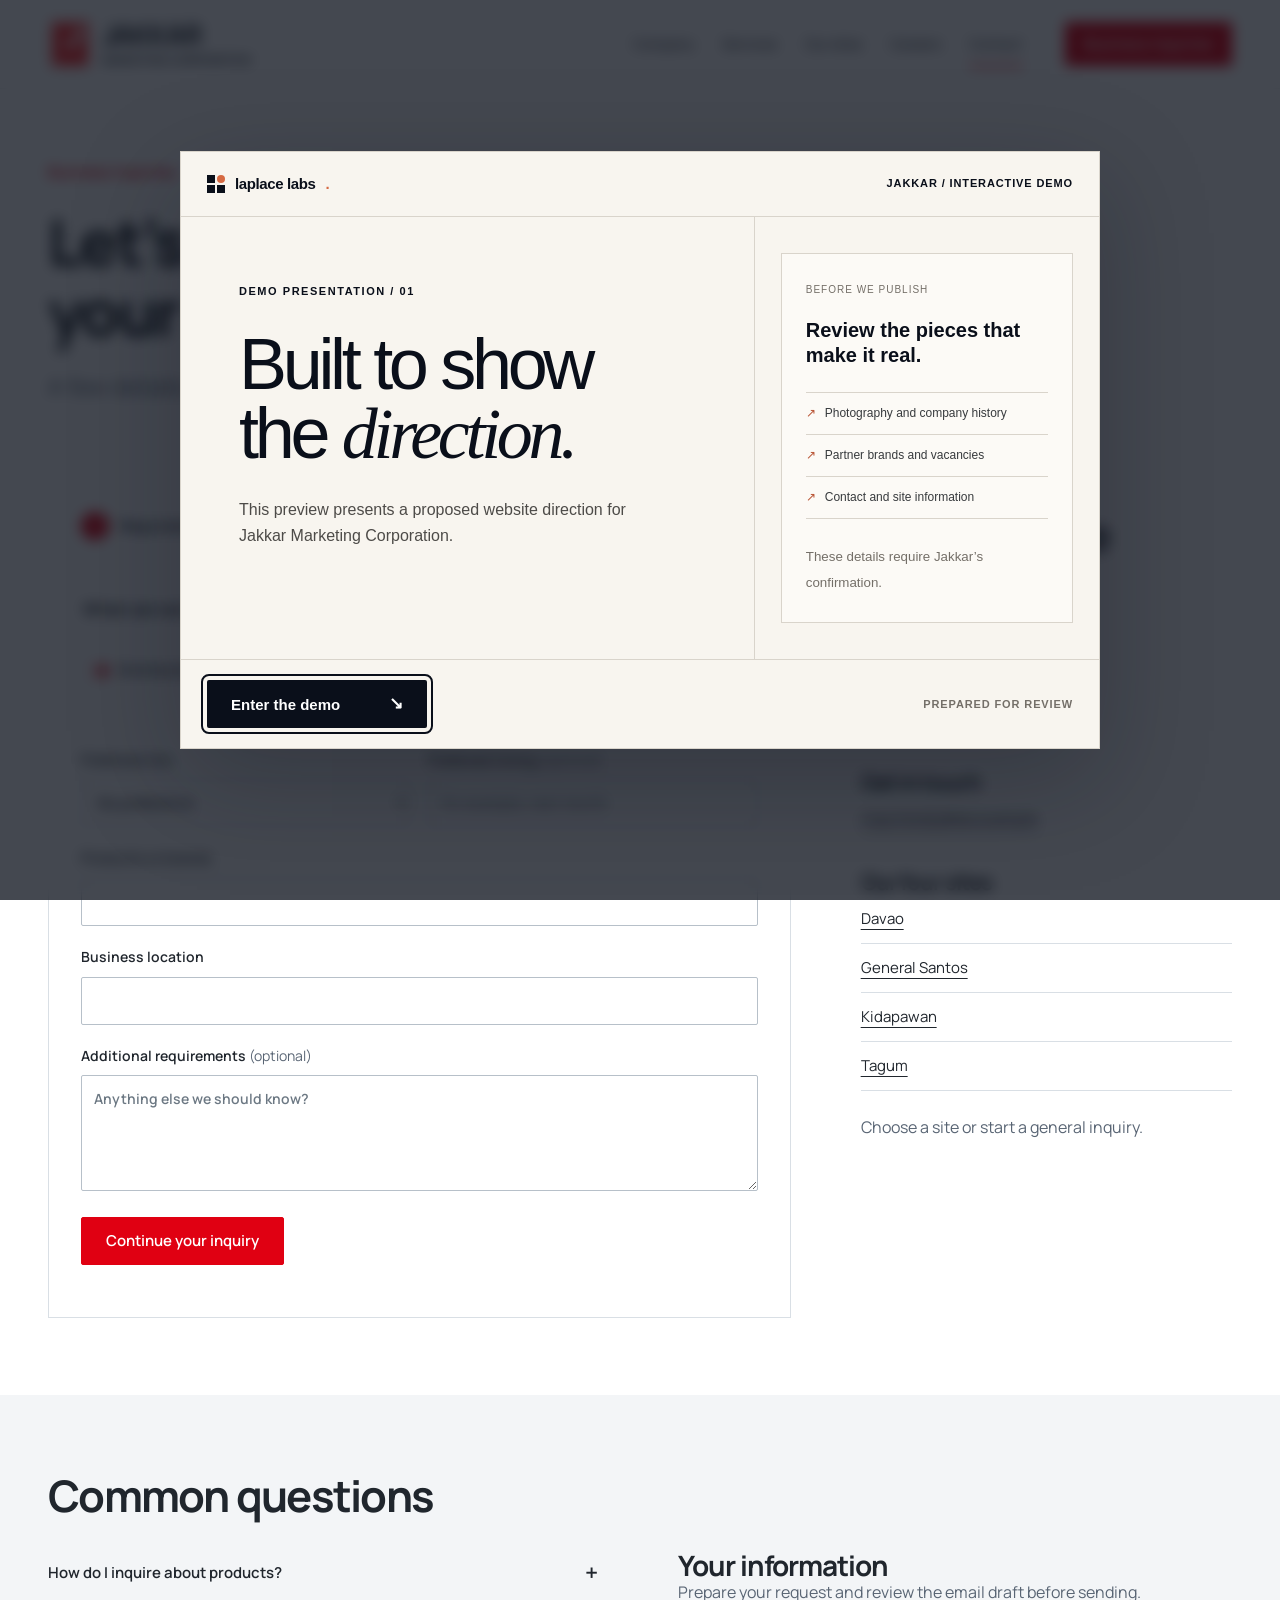
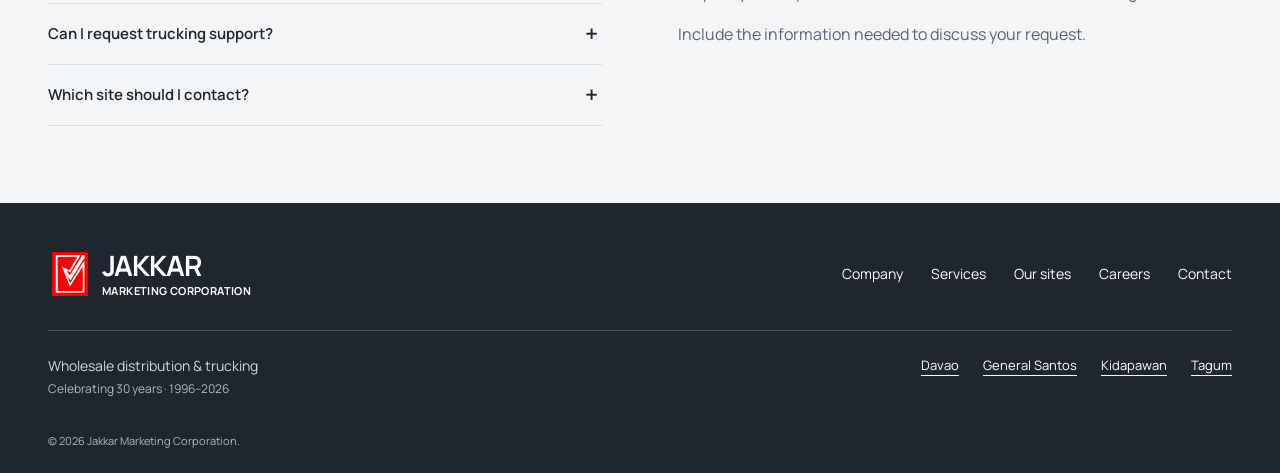
==== contact.html @ 0b67613a "first commit" ====
<!doctype html>
<html lang="en">

<head>
    <meta charset="utf-8">
    <meta name="viewport" content="width=device-width, initial-scale=1">
    <title>Let’s discuss your requirements. | Jakkar Marketing Corporation</title>
    <meta name="description"
        content="Prepare a distribution, trucking or partnership inquiry for Jakkar Marketing Corporation.">
    <meta property="og:title" content="Let’s discuss your requirements. | Jakkar">
    <meta property="og:description"
        content="Prepare a distribution, trucking or partnership inquiry for Jakkar Marketing Corporation.">
    <meta property="og:type" content="website">
    <meta name="theme-color" content="#E00012">
    <link rel="icon" href="assets/brand/jakkar-mark.svg">
    <link rel="stylesheet" href="styles.css?v=32">
    <script defer src="content/site-content.js?v=29"></script>
    <script defer src="script.js?v=32"></script>
</head>

<body data-page="contact"><a class="skip-link" href="#main">Skip to content</a>
    <header class="site-header">
        <div class="container header-inner"><a class="brand" href="index.html" aria-label="Jakkar home"><img
                    src="assets/brand/jakkar-mark.svg" alt="" width="46"
                    height="46"><span><strong>JAKKAR</strong><small>Marketing Corporation</small></span></a><button
                class="menu-toggle" aria-expanded="false" aria-controls="navigation">Menu <svg aria-hidden="true"
                    viewBox="0 0 24 24" width="20" height="20" fill="none" stroke="currentColor" stroke-width="1.5">
                    <path d="M3 6h18M3 12h18M3 18h18" />
                </svg></button>
            <nav id="navigation" aria-label="Main navigation"><a href="company.html">Company</a><a
                    href="services.html">Services</a><a href="sites.html">Our sites</a><a
                    href="careers.html">Careers</a><a href="contact.html" aria-current="page">Contact</a><a
                    class="button nav-inquiry" href="contact.html">Business inquiries</a></nav>
        </div><a class="mobile-direct-inquiry" href="contact.html">Business inquiries <span
                aria-hidden="true">→</span></a>
    </header>
    <main id="main">
        <section class="section page-hero compact-hero">
            <div class="container">
                <p class="eyebrow">Business inquiries</p>
                <h1>Let’s discuss<br>your requirements.</h1>
                <p class="lead">A few details now. A clearer conversation next.</p>
            </div>
        </section>
        <section class="section no-top">
            <div class="container contact-layout">
                <div class="form-shell">
                    <ol class="form-steps">
                        <li class="active" data-progress="1"><span>1</span> Requirements</li>
                        <li data-progress="2"><span>2</span> Contact & review</li>
                    </ol>
                    <form id="inquiry-form">
                        <div id="stage-one">
                            <fieldset>
                                <legend>What can we help you with?</legend>
                                <div class="choice-row"><label><input type="radio" name="service" value="distribution"
                                            checked> Distribution</label><label><input type="radio" name="service"
                                            value="trucking"> Trucking</label><label><input type="radio" name="service"
                                            value="partnership"> Business partnership</label></div>
                            </fieldset>
                            <div class="field-grid"><label>Preferred site<select name="site" data-site-options>
                                        <option value="">No preference</option>
                                    </select></label><label>Preferred timing <span>(optional)</span><input name="timing"
                                        type="text" placeholder="For example, next month"></label></div>
                            <div data-requirement-fields></div><label>Additional requirements
                                <span>(optional)</span><textarea name="requirements" rows="4"
                                    placeholder="Anything else we should know?"></textarea></label><button
                                class="button" type="button" id="continue-inquiry">Continue your inquiry</button>
                        </div>
                        <div id="stage-two" hidden>
                            <h2 class="form-title" tabindex="-1">Contact & review</h2>
                            <div class="field-grid"><label>Your name<input name="name" autocomplete="name"
                                        required></label><label>Business name<input name="business"
                                        autocomplete="organization" required></label><label>Email<input name="email"
                                        type="email" autocomplete="email" required></label><label>Phone
                                    <span>(optional)</span><input name="phone" type="tel" autocomplete="tel"></label>
                            </div>
                            <h3>Your requirements</h3>
                            <div class="review-summary" data-summary></div>
                            <p class="note" data-privacy></p>
                            <div class="form-actions"><button type="button" class="button secondary"
                                    id="back-inquiry">Edit requirements</button><button type="submit" class="button"
                                    id="send-inquiry">Open email draft</button></div>
                        </div>
                        <div class="form-status" role="status" aria-live="polite" data-form-status></div>
                        <div id="preview-actions" hidden><button type="button" class="button secondary"
                                id="copy-inquiry">Copy summary</button><button type="button" class="button secondary"
                                id="download-inquiry">Download summary</button>
                            <pre id="inquiry-preview"></pre>
                        </div>
                    </form>
                </div>
                <aside class="contact-aside">
                    <h2>A good place<br>to begin.</h2>
                    <p>Products or brands.<br>Cargo and locations.<br>A new business partnership.</p>
                    <div class="aside-rule"></div>
                    <h3>Get in touch</h3><a class="contact-city" data-contact-email
                        href="mailto:inquiries@jakkar.example">inquiries@jakkar.example</a>
                    <h3 style="margin-top:28px">Our four sites</h3>
                    <div data-contact-cities></div>
                    <p>Choose a site or start a general inquiry.</p>
                </aside>
            </div>
        </section>
        <section class="section pale">
            <div class="container split">
                <div>
                    <h2>Common questions</h2>
                    <div class="faqs" data-faqs></div>
                </div>
                <div>
                    <h3>Your information</h3>
                    <p data-privacy></p>
                    <p>Include the information needed to discuss your request.</p>
                </div>
            </div>
        </section>
    </main>
    <footer class="site-footer">
        <div class="container">
            <div class="footer-top"><a class="brand" href="index.html"><img src="assets/brand/jakkar-mark.svg" alt=""
                        width="46" height="46"><span><strong>JAKKAR</strong><small>Marketing
                            Corporation</small></span></a>
                <nav aria-label="Footer navigation"><a href="company.html">Company</a><a
                        href="services.html">Services</a><a href="sites.html">Our sites</a><a
                        href="careers.html">Careers</a><a href="contact.html" aria-current="page">Contact</a></nav>
            </div>
            <div class="footer-bottom">
                <p>Wholesale distribution & trucking<br><span>Celebrating 30 years · 1996–2026</span></p>
                <div data-footer-sites></div>
            </div>
            <p class="copyright">© 2026 Jakkar Marketing Corporation. <span data-preview-label></span></p>
        </div>
    </footer><noscript>
        <style>
            @media(max-width:900px) {
                .menu-toggle {
                    display: none
                }

                #navigation {
                    display: flex;
                    position: static;
                    flex-wrap: wrap;
                    padding: 12px 0;
                    width: 100%
                }

                .header-inner {
                    flex-wrap: wrap
                }

                .site-header {
                    position: relative
                }
            }
        </style>
        <p class="noscript-note">Enable JavaScript to use the selectors and prepare an inquiry. Core pages and
            navigation remain available.</p>
    </noscript>
</body>

</html>
---- styles.css ----
@font-face {
    font-family: Manrope;
    src: url("assets/fonts/manrope-variable.ttf") format("truetype");
    font-weight: 200 800;
    font-style: normal;
    font-display: swap
}

:root {
    --white: #fff;
    --pale: #f3f5f7;
    --ink: #20262d;
    --slate: #596574;
    --red: #e00012;
    --rule: #d9dfe5;
    --space: 8px;
    --max: 1200px;
    --gutter: clamp(20px, 4vw, 48px)
}

* {
    box-sizing: border-box
}

html {
    scroll-behavior: smooth;
    scroll-padding-top: 100px
}

body {
    margin: 0;
    color: var(--ink);
    font-family: Manrope, Arial, Helvetica, sans-serif;
    font-size: 16px;
    line-height: 1.6;
    background: white
}

h1,
h2,
h3,
p,
figure {
    margin: 0
}

h1,
h2,
h3 {
    line-height: 1.08;
    letter-spacing: -.04em
}

h1 {
    font-size: clamp(42px, 5.6vw, 76px);
    font-weight: 750
}

h2 {
    font-size: clamp(30px, 3.4vw, 44px)
}

h3 {
    font-size: clamp(23px, 2.3vw, 28px)
}

p {
    color: var(--slate);
    max-width: 68ch
}

p+p {
    margin-top: 16px
}

a {
    color: inherit;
    text-decoration-thickness: 1px;
    text-underline-offset: 5px
}

a:hover {
    color: var(--red)
}

button,
input,
select,
textarea {
    font: inherit
}

button,
a,
input,
select,
textarea,
summary {
    touch-action: manipulation
}

button {
    cursor: pointer
}

button:disabled {
    cursor: wait;
    opacity: .65
}

:focus-visible {
    outline: 3px solid var(--red);
    outline-offset: 4px
}

[hidden] {
    display: none !important
}

.container {
    width: min(var(--max), calc(100% - var(--gutter)*2));
    margin: auto
}

.section {
    padding: clamp(48px, 6vw, 88px) 0
}

.compact {
    padding: 40px 0
}

.no-top {
    padding-top: 0
}

.pale {
    background: var(--pale)
}

.split {
    display: grid;
    grid-template-columns: 1fr 1fr;
    gap: clamp(32px, 6vw, 88px);
    align-items: center
}

.section-head {
    display: flex;
    align-items: center;
    justify-content: space-between;
    gap: 24px;
    margin-bottom: 32px
}

.small-heading {
    font-size: 15px;
    letter-spacing: .025em;
    text-transform: uppercase;
    font-weight: 700
}

.eyebrow {
    font-size: 14px;
    font-weight: 700;
    margin-bottom: 24px;
    color: var(--red)
}

.lead {
    font-size: clamp(19px, 2vw, 23px);
    line-height: 1.45;
    margin: 24px 0 28px;
    max-width: 45ch
}

.note {
    font-size: 13px;
    line-height: 1.5;
    color: var(--slate)
}

.button {
    display: inline-flex;
    align-items: center;
    justify-content: center;
    min-height: 48px;
    padding: 12px 24px;
    background: var(--red);
    color: white;
    border: 1px solid var(--red);
    border-radius: 2px;
    font-size: 15px;
    font-weight: 600;
    text-decoration: none;
    line-height: 1.3;
    transition: background .2s
}

.button:hover {
    background: #b9000e;
    border-color: #b9000e;
    color: white
}

.button.secondary {
    color: var(--ink);
    background: white;
    border-color: var(--rule)
}

.button.secondary:hover {
    border-color: var(--ink)
}

.text-link {
    display: inline-block;
    margin-top: 10px
}

.skip-link {
    position: absolute;
    left: 20px;
    top: -80px;
    z-index: 10;
    background: var(--ink);
    color: white;
    padding: 12px
}

.skip-link:focus {
    top: 8px
}

.site-header {
    background: rgba(255, 255, 255, .98);
    position: sticky;
    top: 0;
    z-index: 20;
    border-bottom: 1px solid #edf0f2
}

.header-inner {
    display: flex;
    justify-content: space-between;
    align-items: center;
    min-height: 88px;
    gap: 30px
}

.brand {
    display: flex;
    align-items: center;
    gap: 10px;
    text-decoration: none;
    flex-shrink: 0
}

.brand img {
    width: 44px;
    height: 44px;
    object-fit: contain
}

.brand strong {
    display: block;
    font-size: 28px;
    letter-spacing: -1px;
    line-height: 1
}

.brand small {
    display: block;
    font-size: 11px;
    text-transform: uppercase;
    font-weight: 700;
    letter-spacing: .15px;
    margin-top: 4px
}

.site-header nav {
    display: flex;
    align-items: center;
    gap: 28px
}

.site-header nav>a:not(.button) {
    font-size: 14px;
    text-decoration: none;
    padding: 12px 0
}

.site-header nav a[aria-current] {
    box-shadow: inset 0 -2px var(--red)
}

.nav-inquiry {
    margin-left: 14px;
    min-height: 44px;
    padding: 10px 18px
}

.menu-toggle {
    display: none;
    border: 1px solid var(--rule);
    background: white;
    padding: 10px 14px;
    min-height: 44px
}

.prototype-note {
    font-size: 12px;
    text-align: center;
    padding: 7px 20px;
    background: var(--pale);
    color: var(--slate)
}

.home-hero {
    position: relative;
    min-height: 600px;
    overflow: hidden
}

.hero-image {
    position: absolute;
    inset: 0;
    margin: 0
}

.hero-image img {
    width: 100%;
    height: 100%;
    object-fit: cover;
    object-position: center
}

.hero-image::after {
    content: '';
    position: absolute;
    inset: 0;
    background: linear-gradient(90deg, #fff 0%, rgba(255, 255, 255, .98) 22%, rgba(255, 255, 255, .78) 42%, transparent 67%)
}

.hero-image figcaption {
    z-index: 2;
    right: 20px;
    left: auto
}

.hero-copy {
    position: relative;
    z-index: 1;
    padding-top: 76px;
    padding-bottom: 65px;
    pointer-events: none
}

.hero-copy>* {
    pointer-events: auto
}

.hero-copy h1 {
    max-width: 650px
}

.anniversary {
    font-size: 14px;
    font-weight: 700;
    letter-spacing: 1px;
    color: var(--red);
    margin-bottom: 24px
}

.anniversary span {
    color: var(--slate)
}

.city-line {
    font-size: 13px;
    margin-top: 24px
}

.photo,
.gallery figure,
.story-grid>figure,
.split>figure {
    position: relative;
    overflow: hidden;
    background: #e6eaed
}

.photo img,
figure[data-photo] img {
    display: block;
    width: 100%;
    height: 100%;
    object-fit: cover
}

figure[data-photo]:not(.hero-image) {
    min-height: 260px;
    aspect-ratio: 4/3
}

figcaption {
    position: absolute;
    left: 12px;
    bottom: 12px;
    padding: 4px 8px;
    font-size: 11px;
    background: rgba(255, 255, 255, .9);
    color: var(--slate);
    line-height: 1.4
}

.brand-rail {
    display: flex;
    overflow-x: auto;
    gap: 0;
    scrollbar-width: none;
    scroll-snap-type: x mandatory;
    overscroll-behavior-x: contain;
    margin: 0 -8px
}

.brand-rail::-webkit-scrollbar {
    display: none
}

.brand-item {
    flex: 0 0 25%;
    min-width: 190px;
    display: flex;
    align-items: center;
    justify-content: center;
    height: 90px;
    border-right: 1px solid var(--rule);
    font-size: 25px;
    font-weight: 700;
    letter-spacing: 2px;
    scroll-snap-align: start
}

.brand-item:nth-child(3n) {
    font-family: Georgia, serif;
    font-weight: 400
}

.brand-item img {
    max-width: 140px;
    max-height: 58px;
    object-fit: contain
}

.rail-controls {
    display: flex;
    gap: 8px
}

.rail-controls button {
    background: var(--pale);
    border: 0;
    min-width: 44px;
    min-height: 44px;
    border-radius: 22px;
    color: var(--ink);
    font-size: 14px
}

.category-row {
    display: flex;
    gap: 24px;
    margin: 24px 0 8px;
    flex-wrap: wrap
}

.category-row span+span {
    border-left: 1px solid var(--rule);
    padding-left: 24px
}

.service-columns {
    display: grid;
    grid-template-columns: 1fr 1fr;
    gap: 48px
}

.service-card+.service-card {
    border-left: 1px solid var(--rule);
    padding-left: 48px
}

.service-card p {
    margin: 14px 0 20px;
    font-size: 18px;
    max-width: 35ch
}

.service-card h3 {
    font-size: 38px
}

.audience-row {
    display: flex;
    gap: 32px;
    align-items: center;
    flex-wrap: wrap;
    border-top: 1px solid var(--rule);
    margin-top: 36px;
    padding-top: 24px
}

.audience-row .audience {
    font-size: 17px;
    display: flex;
    align-items: center;
    gap: 12px
}

.audience-row .audience:before {
    content: '◇';
    font-size: 28px;
    color: var(--slate)
}

.audience-row .note {
    flex-basis: 100%
}

.process {
    padding: 0;
    margin: 0;
    display: grid;
    grid-template-columns: repeat(4, 1fr);
    gap: 28px;
    list-style: none;
    counter-reset: process
}

.process li {
    position: relative;
    counter-increment: process
}

.process li:before {
    content: '0' counter(process);
    color: var(--red);
    font-weight: 700;
    display: block;
    margin-bottom: 12px
}

.process li:after {
    content: '';
    position: absolute;
    top: 12px;
    left: 40px;
    right: 0;
    height: 1px;
    background: var(--rule)
}

.process h3 {
    font-size: 24px;
    margin-bottom: 12px
}

.process p {
    font-size: 15px
}

.story-section {
    padding: 0;
    background: var(--pale)
}

.story-grid {
    display: grid;
    grid-template-columns: 1.2fr 1fr;
    gap: 48px;
    align-items: center
}

.story-grid>figure {
    height: 100%;
    min-height: 440px !important;
    aspect-ratio: auto !important
}

.story-copy {
    padding: 48px 0
}

.story-copy h2 {
    font-size: 34px
}

.thirty {
    display: block;
    font-family: Georgia, serif;
    color: var(--red);
    font-size: 170px;
    font-weight: 400;
    line-height: 1.02;
    letter-spacing: -10px
}

.thirty.smaller {
    font-size: 120px
}

.mini-timeline {
    display: grid;
    grid-template-columns: 1fr 1fr;
    gap: 20px;
    margin: 10px 0 30px;
    font-size: 14px;
    color: var(--slate)
}

.mini-timeline div+div {
    border-left: 1px solid var(--rule);
    padding-left: 20px
}

.link-row {
    display: flex;
    gap: 28px
}

.tabs {
    display: flex;
    gap: 0;
    border-bottom: 1px solid var(--rule);
    margin-bottom: 28px;
    overflow-x: auto
}

.tabs button {
    border: 0;
    background: transparent;
    min-height: 52px;
    padding: 12px 24px;
    color: var(--slate);
    white-space: nowrap
}

.tabs button[aria-selected=true] {
    box-shadow: inset 0 -3px var(--red);
    color: var(--ink);
    font-weight: 700
}

.site-panel {
    display: grid;
    grid-template-columns: 1.2fr 1fr;
    gap: 48px;
    align-items: center;
    animation: panel-in .25s
}

.site-panel h3 {
    font-size: 32px;
    margin: 12px 0 18px
}

.site-panel .button {
    margin-top: 24px
}

.site-panel .site-fact {
    font-size: 14px;
    padding: 8px 0;
    border-bottom: 1px solid var(--rule)
}

.site-panel.no-image {
    grid-template-columns: 1fr 1fr
}

.city-number {
    font-size: clamp(45px, 6vw, 84px);
    font-weight: 700;
    letter-spacing: -.04em;
    padding: 40px 0;
    border-top: 3px solid var(--red)
}

.gallery {
    display: grid;
    grid-template-columns: repeat(3, 1fr);
    gap: 16px;
    margin: 28px 0
}

.gallery figure[data-photo] {
    aspect-ratio: 16/10;
    min-height: 180px
}

.text-tile {
    background: var(--ink) !important;
    padding: 28px;
    color: white;
    display: flex;
    flex-direction: column;
    justify-content: space-between;
    min-height: 180px
}

.text-tile span {
    font-size: 12px
}

.text-tile h3 {
    font-size: 30px
}

.text-tile p {
    color: #c6ced5;
    font-size: 13px
}

.career-strip {
    display: flex;
    align-items: center;
    justify-content: space-between;
    gap: 24px;
    border-top: 1px solid var(--rule);
    padding-top: 24px
}

.career-strip p {
    margin-top: 8px;
    font-size: 15px
}

.career-strip h3 {
    font-size: 24px
}

.inquiry-close {
    border-left: 1px solid var(--rule);
    padding-left: 48px
}

.inquiry-close p {
    margin: 20px 0
}

.faqs {
    margin-top: 24px
}

.faqs details {
    border-bottom: 1px solid var(--rule)
}

.faqs summary {
    cursor: pointer;
    list-style: none;
    padding: 18px 38px 18px 0;
    position: relative;
    font-size: 15px;
    font-weight: 600
}

.faqs summary:after {
    content: '+';
    position: absolute;
    right: 4px;
    font-size: 23px;
    top: 11px
}

.faqs details[open] summary:after {
    content: '−'
}

.faqs details p {
    font-size: 15px;
    padding-bottom: 20px
}

.page-hero {
    padding-top: 72px
}

.page-hero h1 {
    font-size: clamp(42px, 5vw, 68px)
}

.page-hero figure {
    min-height: 380px !important
}

.page-hero .landscape-photo {
    aspect-ratio: 4/3
}

.section-intro {
    margin-top: 20px
}

.timeline {
    display: grid;
    grid-template-columns: 1fr 1fr;
    gap: 48px;
    border-top: 1px solid var(--rule);
    padding-top: 36px
}

.timeline time {
    color: var(--red);
    font-weight: 700
}

.timeline h3 {
    margin: 14px 0
}

.archive-note {
    border-top: 1px solid var(--rule);
    padding-top: 28px;
    margin-top: 36px
}

.archive-note h3 {
    font-size: 23px;
    margin-bottom: 12px
}

.editorial-note {
    border-left: 1px solid var(--red);
    padding: 30px 0 30px 32px
}

.editorial-note p {
    margin: 18px 0
}

.closing p {
    margin-bottom: 24px
}

.service-panel {
    display: grid;
    grid-template-columns: 1fr 1fr;
    gap: 70px;
    padding: 24px 0;
    animation: panel-in .25s
}

.service-panel h2 {
    margin-bottom: 20px
}

.service-panel p {
    margin-bottom: 24px
}

.checklist {
    margin: 0;
    padding: 0;
    list-style: none;
    border-top: 1px solid var(--rule)
}

.checklist li {
    padding: 16px 0;
    border-bottom: 1px solid var(--rule)
}

.checklist li:before {
    content: '✓';
    margin-right: 12px;
    color: var(--red)
}

.directory {
    display: grid;
    grid-template-columns: 1fr 1fr;
    gap: 0 48px;
    margin-top: 32px
}

.directory article {
    border-top: 1px solid var(--rule);
    padding: 28px 0
}

.directory h3 {
    margin-bottom: 14px
}

.directory p {
    font-size: 14px;
    margin-bottom: 8px
}

.directory a {
    display: inline-block;
    margin-top: 16px;
    font-size: 15px
}

.contact-layout {
    display: grid;
    grid-template-columns: 2fr 1fr;
    gap: 70px;
    align-items: start
}

.compact-hero {
    padding-bottom: 48px
}

.form-shell {
    border: 1px solid var(--rule);
    padding: 32px
}

.form-steps {
    display: flex;
    gap: 32px;
    list-style: none;
    padding: 0 0 24px;
    margin: 0 0 32px;
    border-bottom: 1px solid var(--rule);
    font-size: 14px;
    color: var(--slate)
}

.form-steps span {
    display: inline-flex;
    width: 28px;
    height: 28px;
    border: 1px solid var(--rule);
    align-items: center;
    justify-content: center;
    border-radius: 50%;
    margin-right: 8px
}

.form-steps .active {
    color: var(--ink);
    font-weight: 700
}

.form-steps .active span {
    background: var(--red);
    color: white;
    border-color: var(--red)
}

fieldset {
    padding: 0;
    border: 0;
    margin: 0 0 24px
}

legend {
    font-weight: 700;
    margin-bottom: 14px
}

.choice-row {
    display: flex;
    gap: 8px;
    flex-wrap: wrap
}

.choice-row label {
    padding: 10px 12px;
    border: 1px solid var(--rule);
    font-size: 14px;
    display: flex;
    gap: 8px;
    align-items: center
}

.choice-row input {
    width: 16px;
    margin: 0;
    accent-color: var(--red)
}

form label {
    display: block;
    font-size: 14px;
    font-weight: 600;
    margin-bottom: 20px
}

form label span {
    font-weight: 400;
    color: var(--slate)
}

input,
select,
textarea {
    width: 100%;
    background: white;
    color: var(--ink);
    border: 1px solid #b7c0c9;
    border-radius: 2px;
    padding: 12px;
    min-height: 46px;
    margin-top: 8px
}

textarea {
    resize: vertical
}

input::placeholder,
textarea::placeholder {
    color: #6c7883;
    font-size: 14px
}

.field-grid {
    display: grid;
    grid-template-columns: 1fr 1fr;
    gap: 0 18px
}

.form-title {
    font-size: 28px;
    margin-bottom: 24px
}

.review-summary {
    padding: 20px;
    background: var(--pale);
    margin: 20px 0
}

.review-summary dl {
    margin: 0
}

.review-summary dt {
    font-size: 12px;
    color: var(--slate);
    margin-top: 12px
}

.review-summary dt:first-child {
    margin-top: 0
}

.review-summary dd {
    margin: 0;
    white-space: pre-wrap;
    overflow-wrap: anywhere
}

.form-actions {
    display: flex;
    gap: 12px;
    flex-wrap: wrap;
    margin-top: 24px
}

.form-status {
    margin-top: 20px;
    font-size: 15px
}

.form-status.error {
    color: #a3000b
}

.form-status:not(:empty) {
    border-left: 1px solid var(--red);
    padding: 12px 16px;
    background: var(--pale)
}

#preview-actions {
    margin-top: 20px
}

#preview-actions button {
    margin: 0 8px 12px 0
}

#inquiry-preview {
    white-space: pre-wrap;
    overflow-wrap: anywhere;
    font-family: inherit;
    font-size: 14px;
    background: var(--pale);
    padding: 20px
}

.contact-aside {
    padding-top: 32px
}

.contact-aside p {
    margin: 24px 0
}

.aside-rule {
    height: 1px;
    background: var(--rule);
    margin: 32px 0
}

.contact-city {
    display: block;
    border-bottom: 1px solid var(--rule);
    padding: 12px 0;
    font-size: 15px
}

.contact-aside h3 {
    font-size: 22px
}

.career-hero-panel {
    min-height: 380px;
    background: var(--ink);
    padding: 48px;
    display: flex;
    flex-direction: column;
    justify-content: space-between;
    border-left: 1px solid var(--red);
    color: white
}

.career-hero-panel>span {
    font-size: 42px;
    font-weight: 700;
    line-height: 1.1;
    letter-spacing: -.04em
}

.career-cities {
    font-size: 16px;
    color: #c8d0d7;
    border-top: 1px solid #56606b;
    padding-top: 24px
}

.filters {
    display: flex;
    gap: 24px;
    margin: 32px 0
}

.filters label {
    font-size: 14px;
    width: 240px
}

.job-list {
    border-top: 1px solid var(--rule)
}

.job {
    padding: 24px 0;
    border-bottom: 1px solid var(--rule)
}

.job summary {
    cursor: pointer;
    list-style: none;
    display: flex;
    align-items: center;
    justify-content: space-between;
    gap: 20px
}

.job summary:after {
    content: '+';
    font-size: 28px
}

.job[open] summary:after {
    content: '−'
}

.job h3 {
    font-size: 24px
}

.job .job-meta {
    font-size: 13px;
    color: var(--slate);
    display: block;
    margin-top: 10px
}

.sample-badge {
    font-size: 11px;
    border: 1px solid #aab4bd;
    padding: 3px 7px;
    display: inline-block;
    margin-left: 10px;
    vertical-align: middle;
    letter-spacing: 0;
    font-weight: 400
}

.job p {
    margin-top: 20px
}

.preparation {
    padding: 32px;
    background: var(--pale)
}

.preparation ul {
    padding-left: 20px;
    line-height: 2
}

.site-footer {
    background: var(--ink);
    color: white;
    padding: 48px 0 24px
}

.footer-top {
    display: flex;
    justify-content: space-between;
    gap: 32px;
    align-items: center
}

.site-footer nav {
    display: flex;
    gap: 28px;
    flex-wrap: wrap
}

.site-footer nav a {
    font-size: 14px;
    text-decoration: none
}

.site-footer a:hover {
    color: white;
    text-decoration: underline
}

.footer-bottom {
    display: flex;
    justify-content: space-between;
    gap: 32px;
    border-top: 1px solid #47515b;
    margin-top: 32px;
    padding-top: 24px
}

.footer-bottom p {
    font-size: 14px;
    color: #d0d7dd
}

.footer-bottom p span {
    font-size: 12px;
    color: #aeb9c3
}

.footer-bottom div {
    display: flex;
    gap: 24px;
    flex-wrap: wrap;
    font-size: 13px
}

.copyright {
    font-size: 11px;
    color: #adb8c1;
    margin-top: 32px
}

.noscript-note {
    padding: 20px;
    text-align: center;
    background: var(--pale)
}

@keyframes panel-in {
    from {
        opacity: .7;
        transform: translateY(4px)
    }

    to {
        opacity: 1;
        transform: none
    }
}

@media(min-width:1500px) {
    .home-hero {
        min-height: 660px
    }

    .hero-copy {
        padding-top: 95px
    }
}

@media(max-width:1100px) {
    .site-header nav {
        gap: 18px
    }

    .nav-inquiry {
        margin-left: 0
    }

    .brand strong {
        font-size: 24px
    }

    .story-grid {
        gap: 32px
    }

    .contact-layout {
        gap: 36px
    }

    .hero-image img {
        object-position: 60% center
    }
}

@media(max-width:900px) {
    .menu-toggle {
        display: block
    }

    .site-header nav {
        display: none;
        position: absolute;
        left: 0;
        right: 0;
        top: 100%;
        background: white;
        padding: 24px var(--gutter);
        border-bottom: 1px solid var(--rule);
        box-shadow: 0 12px 20px #20262d0a;
        align-items: stretch
    }

    .site-header nav.open {
        display: flex;
        flex-direction: column;
        gap: 4px
    }

    .site-header nav>a:not(.button) {
        padding: 12px 0
    }

    .nav-inquiry {
        margin-top: 12px
    }

    .header-inner {
        min-height: 76px
    }

    .split,
    .story-grid,
    .site-panel,
    .site-panel.no-image,
    .contact-layout {
        grid-template-columns: 1fr
    }

    .story-grid {
        gap: 0
    }

    .story-copy {
        padding: 36px 0
    }

    .story-grid>figure {
        min-height: 320px !important;
        height: auto
    }

    .story-copy h2 {
        font-size: 32px
    }

    .story-section {
        padding-top: 40px
    }

    .thirty {
        font-size: 130px
    }

    .story-copy .mini-timeline {
        max-width: 460px
    }

    .process {
        grid-template-columns: 1fr 1fr;
        gap: 32px
    }

    .gallery {
        gap: 12px
    }

    .gallery figure[data-photo] {
        min-height: 160px
    }

    .text-tile {
        padding: 20px
    }

    .text-tile h3 {
        font-size: 26px
    }

    .page-hero .split>figure {
        max-height: 400px
    }

    .inquiry-close {
        padding-left: 0;
        border-left: 0;
        border-top: 1px solid var(--rule);
        padding-top: 36px
    }

    .footer-top {
        align-items: start;
        flex-direction: column
    }

    .footer-bottom {
        flex-direction: column;
        gap: 24px
    }

    .contact-aside {
        padding-top: 0
    }

    .home-hero {
        min-height: 560px
    }

    .hero-copy {
        padding-top: 65px
    }

    .hero-copy h1 {
        font-size: 60px
    }

    .hero-image::after {
        background: linear-gradient(90deg, #fff 0%, rgba(255, 255, 255, .9) 35%, rgba(255, 255, 255, .35) 75%)
    }

    .service-panel {
        gap: 36px
    }

    .section-head {
        align-items: start
    }

    .career-hero-panel {
        min-height: 300px
    }
}

@media(max-width:600px) {
    .home-hero {
        display: flex;
        flex-direction: column;
        min-height: auto
    }

    .hero-copy {
        padding-top: 44px;
        padding-bottom: 36px;
        order: 0
    }

    .hero-copy h1 {
        font-size: 48px
    }

    .hero-image {
        position: relative;
        order: 1;
        height: 280px;
        min-height: 280px !important;
        aspect-ratio: auto !important
    }

    .hero-image::after {
        display: none
    }

    .hero-image img {
        object-position: 65% center
    }

    .hero-copy .lead {
        font-size: 20px
    }

    .anniversary {
        margin-bottom: 20px
    }

    .city-line {
        font-size: 12px
    }

    .section-head {
        flex-wrap: wrap;
        gap: 16px;
        margin-bottom: 24px
    }

    .section-head>a {
        font-size: 14px
    }

    .section-head .small-heading {
        align-self: center
    }

    .brand-item {
        flex-basis: 60%;
        min-width: 170px;
        font-size: 22px;
        height: 75px
    }

    .category-row {
        font-size: 14px;
        gap: 12px
    }

    .category-row span+span {
        padding-left: 12px
    }

    .service-columns,
    .service-panel,
    .timeline,
    .directory {
        grid-template-columns: 1fr;
        gap: 28px
    }

    .service-card+.service-card {
        border-left: 0;
        padding-left: 0;
        border-top: 1px solid var(--rule);
        padding-top: 28px
    }

    .service-card h3 {
        font-size: 32px
    }

    .audience-row {
        gap: 16px
    }

    .audience-row .audience {
        font-size: 15px
    }

    .process {
        gap: 28px 20px
    }

    .process h3 {
        font-size: 21px
    }

    .process p {
        font-size: 14px
    }

    .story-grid>figure {
        min-height: 260px !important
    }

    .tabs button {
        padding: 12px 16px;
        font-size: 14px
    }

    .site-panel {
        gap: 24px
    }

    .site-panel h3 {
        font-size: 28px
    }

    .gallery {
        grid-template-columns: 1fr 1fr
    }

    .gallery .text-tile {
        grid-column: 1/-1;
        grid-row: 2;
        min-height: 140px
    }

    .text-tile {
        flex-direction: row;
        align-items: center;
        gap: 20px
    }

    .text-tile p {
        display: none
    }

    .text-tile h3 {
        font-size: 25px
    }

    .gallery figure[data-photo] {
        aspect-ratio: 1;
        min-height: 150px
    }

    .career-strip {
        align-items: start;
        flex-direction: column
    }

    .career-strip h3 {
        font-size: 23px
    }

    .page-hero {
        padding-top: 48px
    }

    .page-hero figure {
        min-height: 260px !important
    }

    .thirty.smaller {
        font-size: 90px
    }

    .timeline {
        gap: 32px
    }

    .form-shell {
        padding: 20px
    }

    .form-steps {
        gap: 12px;
        font-size: 12px
    }

    .form-steps span {
        margin-right: 5px;
        width: 24px;
        height: 24px
    }

    .field-grid {
        grid-template-columns: 1fr
    }

    .choice-row {
        flex-direction: column
    }

    .choice-row label {
        margin-bottom: 0;
        min-height: 46px
    }

    .form-actions .button {
        width: 100%
    }

    .filters {
        flex-direction: column;
        gap: 16px
    }

    .filters label {
        width: 100%
    }

    .career-hero-panel {
        padding: 28px
    }

    .career-hero-panel>span {
        font-size: 34px
    }

    .job h3 {
        font-size: 21px
    }

    .sample-badge {
        display: block;
        width: max-content;
        margin: 8px 0 0
    }

    .footer-top nav {
        gap: 16px 24px
    }

    .footer-bottom div {
        gap: 12px 20px
    }

    .closing h2 {
        font-size: 34px
    }

    .city-number {
        font-size: 50px;
        padding: 24px 0
    }

    .site-panel.no-image {
        gap: 0
    }
}

@media(prefers-reduced-motion:reduce) {
    html {
        scroll-behavior: auto
    }

    *,
    *::before,
    *::after {
        animation: none !important;
        transition: none !important
    }
}

figure[data-site-photo] {
    position: relative;
    overflow: hidden;
    aspect-ratio: 4/3;
    background: var(--pale)
}

figure[data-site-photo] img {
    display: block;
    width: 100%;
    height: 100%;
    object-fit: cover
}

.category-row .note {
    border-left: 0;
    padding-left: 0;
    margin-left: auto
}

.gallery img {
    min-width: 0
}

.job summary h3 {
    display: inline-block
}

.form-shell {
    min-width: 0
}

.gallery,
.site-panel,
.split {
    min-width: 0
}

@media(max-width:600px) {
    .gallery {
        grid-template-columns: 1fr
    }

    .gallery figure[data-photo] {
        aspect-ratio: 16/9;
        min-height: 180px
    }

    .category-row .note {
        margin-left: 0;
        width: 100%
    }

    .job summary h3 {
        display: block
    }
}

.home-hero h1[data-business] {
    max-width: 610px
}

.recruitment-process {
    grid-template-columns: repeat(3, 1fr)
}

@media(max-width:600px) {
    .home-hero h1[data-business] {
        max-width: 350px
    }

    .recruitment-process {
        grid-template-columns: 1fr
    }
}

figure[data-photo] {
    width: 100%
}

figure[data-photo] img {
    max-width: 100%;
    aspect-ratio: inherit;
    object-fit: cover
}

figure[data-site-photo] img {
    aspect-ratio: 4/3
}

.hero-image {
    width: auto !important
}

.product-rail {
    display: flex;
    gap: 24px;
    overflow-x: auto;
    scroll-snap-type: x mandatory;
    scrollbar-width: none;
    position: relative;
    overscroll-behavior-x: contain
}

.product-rail::-webkit-scrollbar {
    display: none
}

.product-card {
    flex: 0 0 calc((100% - 48px)/3);
    min-width: 300px;
    scroll-snap-align: start;
    border-bottom: 2px solid transparent;
    padding-bottom: 20px;
    transition: border-color .2s
}

.product-card.selected {
    border-bottom-color: var(--red)
}

.product-card img {
    width: 100%;
    display: block;
    aspect-ratio: 4/3;
    object-fit: cover
}

.product-card>div {
    padding-top: 22px
}

.product-card h3 {
    font-size: 27px
}

.product-card p {
    font-size: 15px;
    margin: 14px 0 18px;
    max-width: 36ch
}

.product-card a {
    font-size: 14px
}

.rail-controls [data-product-position] {
    font-size: 13px;
    display: flex;
    align-items: center;
    padding: 0 8px;
    color: var(--slate)
}

.brand-subsection {
    margin-top: 36px;
    padding-top: 28px;
    border-top: 1px solid var(--rule)
}

.brand-subsection h3 {
    font-size: 18px
}

.brand-subsection .section-head {
    margin-bottom: 8px
}

.brand-subsection .brand-item {
    height: 72px;
    font-size: 22px
}

.service-workspace-panel {
    display: grid;
    grid-template-columns: 1fr 1fr;
    gap: 40px 56px;
    animation: panel-in .25s
}

.service-workspace-image {
    position: relative;
    min-height: 430px;
    overflow: hidden;
    background: var(--rule)
}

.service-workspace-image img {
    width: 100%;
    height: 100%;
    object-fit: cover;
    position: absolute;
    inset: 0
}

.service-workspace-image figcaption {
    font-size: 13px;
    left: 20px;
    bottom: 20px;
    padding: 8px 12px
}

.service-workspace-copy h2 {
    font-size: clamp(32px, 3.4vw, 44px);
    margin-bottom: 24px
}

.service-workspace-copy p:not(.eyebrow) {
    margin-bottom: 18px;
    line-height: 1.65
}

.service-workspace-copy .button {
    margin-top: 8px
}

.service-support-points {
    display: grid;
    gap: 24px;
    border-top: 1px solid var(--rule);
    padding-top: 28px
}

.service-support-points article {
    display: grid;
    grid-template-columns: 1fr 1.4fr;
    gap: 20px
}

.service-support-points h3 {
    font-size: 21px
}

.service-support-points p {
    font-size: 15px
}

.service-checklist {
    border-top: 1px solid var(--rule);
    padding-top: 28px
}

.service-checklist h3 {
    font-size: 24px;
    margin-bottom: 20px
}

.service-audiences {
    display: grid;
    grid-template-columns: repeat(3, 1fr);
    gap: 40px;
    margin-top: 32px
}

.service-audiences h3 {
    font-size: 24px;
    margin-bottom: 14px
}

.service-audiences p {
    font-size: 15px
}

.service-selector {
    scroll-margin-top: 110px
}

@media(max-width:900px) {
    .product-card {
        flex-basis: calc((100% - 24px)/2)
    }

    .service-workspace-panel {
        gap: 32px
    }

    .service-workspace-image {
        min-height: 370px
    }

    .service-support-points article {
        grid-template-columns: 1fr;
        gap: 10px
    }

    .service-audiences {
        gap: 24px
    }
}

@media(max-width:650px) {
    .product-card {
        flex-basis: 88%;
        min-width: 0
    }

    .product-rail {
        gap: 16px
    }

    .product-card h3 {
        font-size: 25px
    }

    .service-workspace-panel {
        grid-template-columns: 1fr
    }

    .service-workspace-image {
        min-height: 290px
    }

    .service-workspace-copy h2 {
        font-size: 32px
    }

    .service-support-points {
        gap: 24px
    }

    .service-audiences {
        grid-template-columns: 1fr;
        gap: 24px
    }

    .service-audiences article+article {
        border-top: 1px solid var(--rule);
        padding-top: 24px
    }

    .product-section .section-head {
        align-items: start
    }

    .product-section .rail-controls {
        flex-wrap: wrap
    }

    .brand-subsection {
        margin-top: 28px
    }
}

.partner-section {
    padding: 40px 0;
    background: var(--white);
    border-bottom: 1px solid var(--rule)
}

.partner-section h2 {
    font-size: clamp(27px, 2.7vw, 32px)
}

.partner-section .section-head p {
    font-size: 15px;
    margin-top: 10px
}

.partner-section .section-head {
    margin-bottom: 20px
}

.partner-section .brand-item {
    height: 82px
}

.product-section {
    padding-top: 64px
}

@media(max-width:600px) {
    .partner-section {
        padding: 32px 0
    }

    .product-section {
        padding-top: 48px
    }
}

.partner-section .brand-item img {
    width: min(210px, 85%);
    max-width: 210px;
    max-height: 64px;
    object-fit: contain
}

.brand-marquee {
    overflow: hidden;
    scroll-snap-type: none;
    position: relative;
    margin: 0;
    width: 100%;
    max-width: 100%
}

.brand-track {
    display: flex;
    align-items: center;
    width: max-content;
    animation: brand-flow var(--brand-duration, 35s) linear infinite;
    will-change: transform
}

.brand-group,
.brand-extra {
    display: flex;
    flex: none;
    align-items: center
}

.brand-marquee .brand-item {
    flex: 0 0 240px;
    min-width: 240px;
    width: 240px
}

.brand-clone {
    pointer-events: none
}

.marquee-paused .brand-track {
    animation-play-state: paused
}

@keyframes brand-flow {
    from {
        transform: translateX(0)
    }

    to {
        transform: translateX(calc(-1 * var(--brand-group-width, 1200px)))
    }
}

@media(prefers-reduced-motion:reduce) {
    .brand-marquee {
        overflow-x: auto
    }

    .brand-track {
        animation: none;
        transform: none;
        will-change: auto
    }

    .brand-clone,
    .brand-extra {
        display: none
    }
}

.brand-inertial .brand-track {
    animation: none !important
}

/* v28: legible identity and a reachable mobile inquiry action. */
.brand small {
    font-size: 11px;
    letter-spacing: .035em;
    line-height: 1.4
}

.history-inquiry {
    padding: 36px 0;
    border-bottom: 1px solid var(--line)
}

.history-inquiry .container {
    display: flex;
    align-items: center;
    justify-content: space-between;
    gap: 24px
}

.history-inquiry h2 {
    font-size: 26px;
    margin: 0
}

.history-inquiry .button {
    flex-shrink: 0
}

@media(max-width:900px) {
    #navigation.open {
        max-height: calc(100dvh - 124px);
        overflow: auto;
        overscroll-behavior: contain
    }

    .nav-inquiry {
        display: flex !important;
        min-height: 48px;
        margin-top: 8px;
        justify-content: center
    }

    .history-inquiry .container {
        align-items: flex-start;
        flex-direction: column
    }

    .history-inquiry h2 {
        font-size: 24px
    }
}

::selection {
    background: #f3cbd0;
    color: #20262d
}

input,
textarea {
    caret-color: #e00012
}

:focus-visible {
    outline: 2px solid #b40010;
    outline-offset: 4px
}

input,
select,
textarea {
    font-variant-numeric: tabular-nums
}

.mobile-direct-inquiry {
    display: none
}

@media(max-width:900px) {
    .mobile-direct-inquiry {
        display: flex;
        align-items: center;
        justify-content: flex-end;
        gap: 12px;
        min-height: 48px;
        padding: 10px 24px;
        background: #f4f5f6;
        color: #a50010;
        font-size: 14px;
        font-weight: 700;
        text-decoration: none;
        border-bottom: 1px solid var(--rule)
    }

    body[data-page="contact"] .mobile-direct-inquiry {
        display: none
    }
}

/* Private presentation notice, using the Laplace Labs visual language. */
body.demo-is-open {
    overflow: hidden
}

.demo-gate {
    width: min(920px, calc(100% - 40px));
    max-width: none;
    margin: auto;
    padding: 0;
    border: 1px solid #d9d4cb;
    border-radius: 0;
    background: #f8f5ef;
    color: #0a0f1a;
    box-shadow: 0 32px 100px #0a0f1a42;
    overflow: hidden;
    font-family: "Helvetica Neue", Helvetica, Arial, sans-serif
}

.demo-gate::backdrop {
    background: rgba(10, 15, 26, .76);
    backdrop-filter: blur(7px)
}

.demo-gate-topline,
.demo-gate-action {
    display: flex;
    align-items: center;
    justify-content: space-between;
    gap: 24px;
    padding: 20px 26px;
    font-size: 11px;
    font-weight: 600;
    letter-spacing: .08em;
    text-transform: uppercase
}

.demo-gate-topline {
    border-bottom: 1px solid #d9d4cb
}

.demo-studio {
    display: flex;
    align-items: center;
    gap: 10px;
    color: #0a0f1a;
    font-size: 15px;
    font-weight: 700;
    letter-spacing: -.025em;
    text-transform: lowercase
}

.demo-studio>span {
    color: #d66a43
}

.demo-studio-mark {
    display: grid;
    grid-template-columns: repeat(2, 8px);
    gap: 2px
}

.demo-studio-mark b {
    display: block;
    width: 8px;
    height: 8px;
    background: #0a0f1a
}

.demo-studio-mark b:nth-child(2) {
    border-radius: 50%;
    background: #d66a43
}

.demo-gate-body {
    display: grid;
    grid-template-columns: 1.25fr .75fr;
    min-height: 420px
}

.demo-gate-copy {
    padding: 66px 58px;
    border-right: 1px solid #d9d4cb
}

.demo-gate-kicker {
    margin: 0 0 30px;
    color: #0a0f1a;
    font-size: 11px;
    font-weight: 700;
    letter-spacing: .14em;
    text-transform: uppercase
}

.demo-gate-copy h2 {
    margin: 0 0 28px;
    color: #0a0f1a;
    font-size: clamp(48px, 6vw, 72px);
    font-weight: 500;
    line-height: .96;
    letter-spacing: -.06em
}

.demo-gate-copy h2 em {
    font-family: Georgia, "Times New Roman", serif;
    font-weight: 400
}

.demo-gate-copy>p:last-child {
    max-width: 410px;
    color: #4d4b48;
    font-size: 16px;
    line-height: 1.6
}

.demo-gate-note {
    align-self: center;
    margin: 36px 26px;
    padding: 28px 24px;
    border: 1px solid #d9d4cb;
    background: #fcfaf6
}

.demo-gate-note>span {
    display: block;
    margin-bottom: 20px;
    color: #746f68;
    font-size: 10px;
    letter-spacing: .1em;
    text-transform: uppercase
}

.demo-gate-note strong {
    display: block;
    font-size: 20px;
    line-height: 1.25
}

.demo-gate-note ul {
    list-style: none;
    margin: 24px 0;
    padding: 0;
    border-top: 1px solid #d9d4cb
}

.demo-gate-note li {
    padding: 11px 0;
    border-bottom: 1px solid #d9d4cb;
    color: #373a3d;
    font-size: 12px
}

.demo-gate-note li::before {
    content: '↗';
    margin-right: 9px;
    color: #b95536
}

.demo-gate-note small {
    color: #746f68;
    line-height: 1.45
}

.demo-gate-action {
    border-top: 1px solid #d9d4cb
}

.demo-gate-action .button {
    display: flex;
    justify-content: space-between;
    min-width: 220px;
    border: 0;
    background: #0a0f1a;
    color: #fff
}

.demo-gate-action .button span {
    margin-left: 30px;
    font-size: 17px
}

.demo-gate-action>span {
    color: #746f68
}

.demo-gate button:focus-visible {
    outline-color: #0a0f1a
}

@media(max-width:700px) {
    .demo-gate {
        width: calc(100% - 24px);
        max-height: calc(100dvh - 24px);
        overflow: auto
    }

    .demo-gate-topline {
        align-items: flex-start;
        flex-direction: column;
        gap: 12px
    }

    .demo-gate-body {
        display: block;
        min-height: 0
    }

    .demo-gate-copy {
        padding: 44px 24px 32px;
        border-right: 0
    }

    .demo-gate-copy h2 {
        font-size: 46px
    }

    .demo-gate-note {
        margin: 0 24px 32px
    }

    .demo-gate-action {
        align-items: stretch;
        flex-direction: column
    }

    .demo-gate-action .button {
        width: 100%
    }

    .demo-gate-action>span {
        text-align: center
    }
}

@media(prefers-reduced-motion:reduce) {
    .demo-gate::backdrop {
        backdrop-filter: none
    }
}
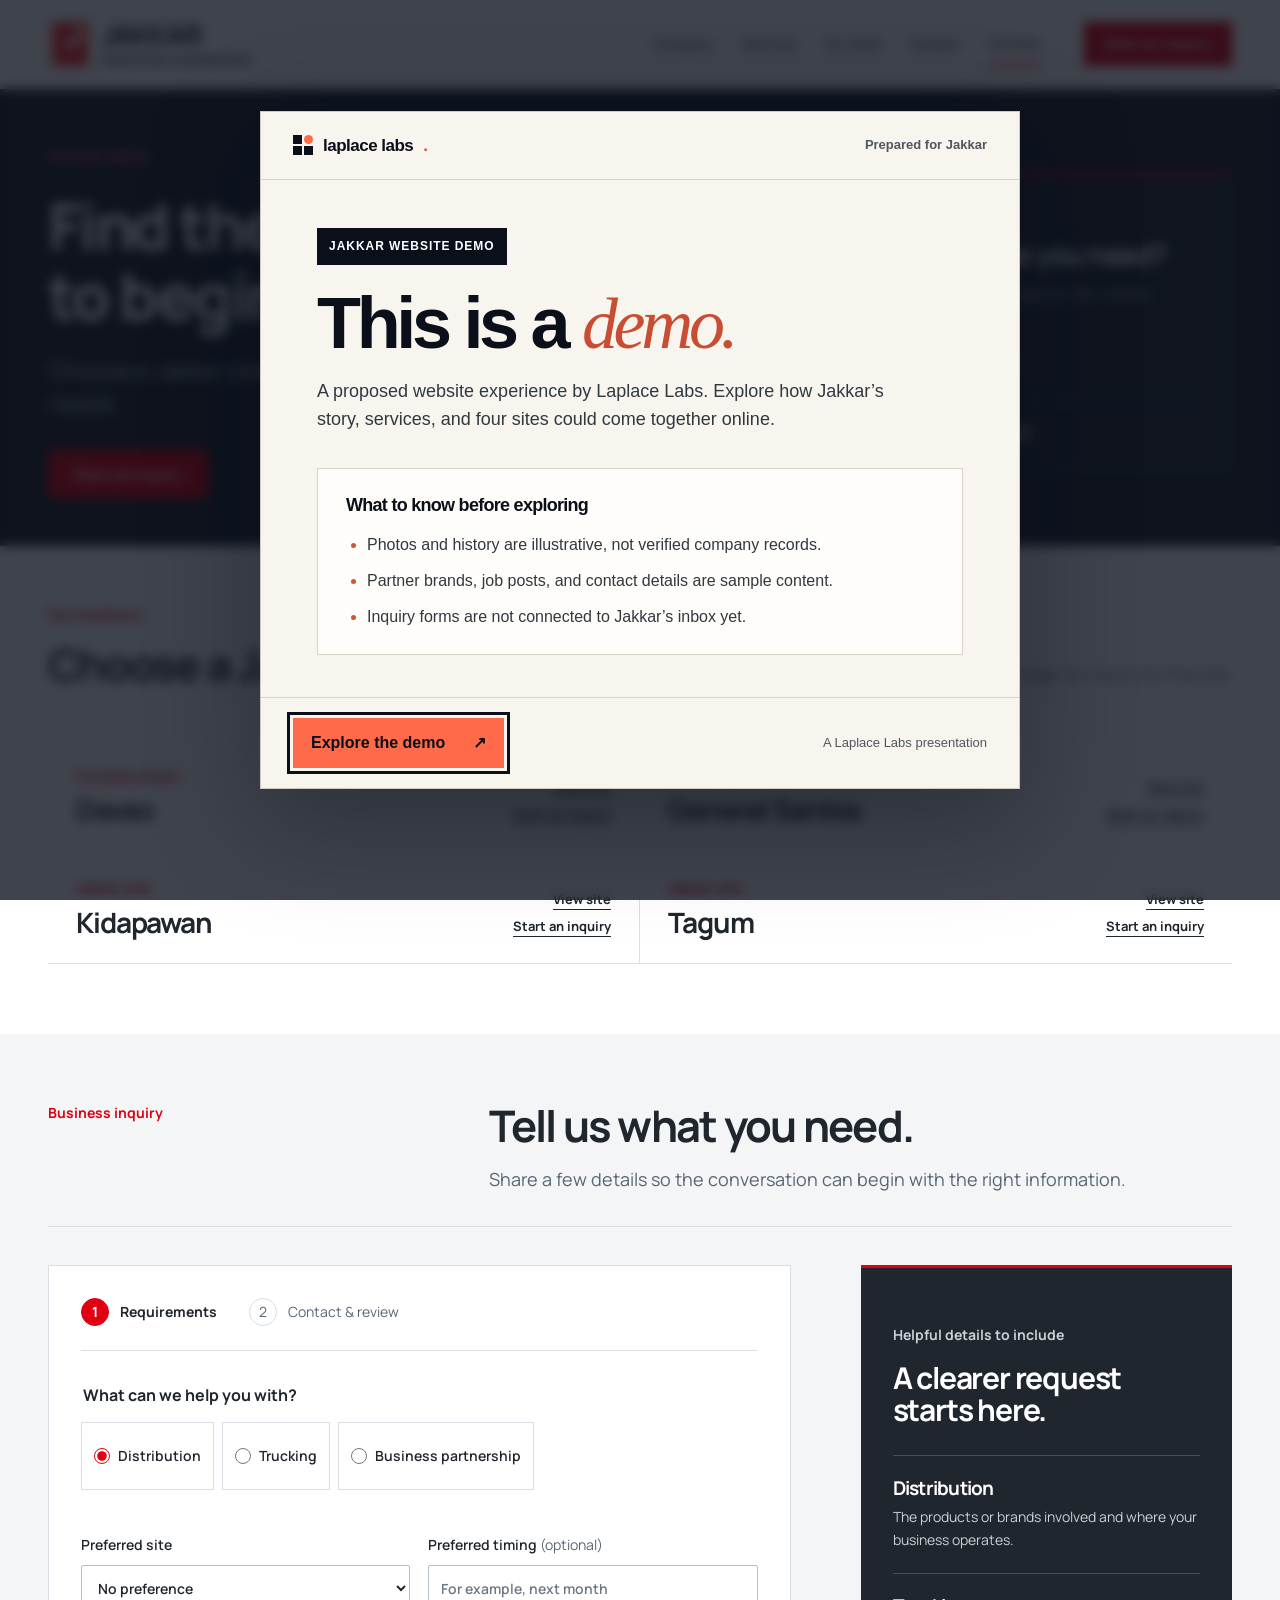
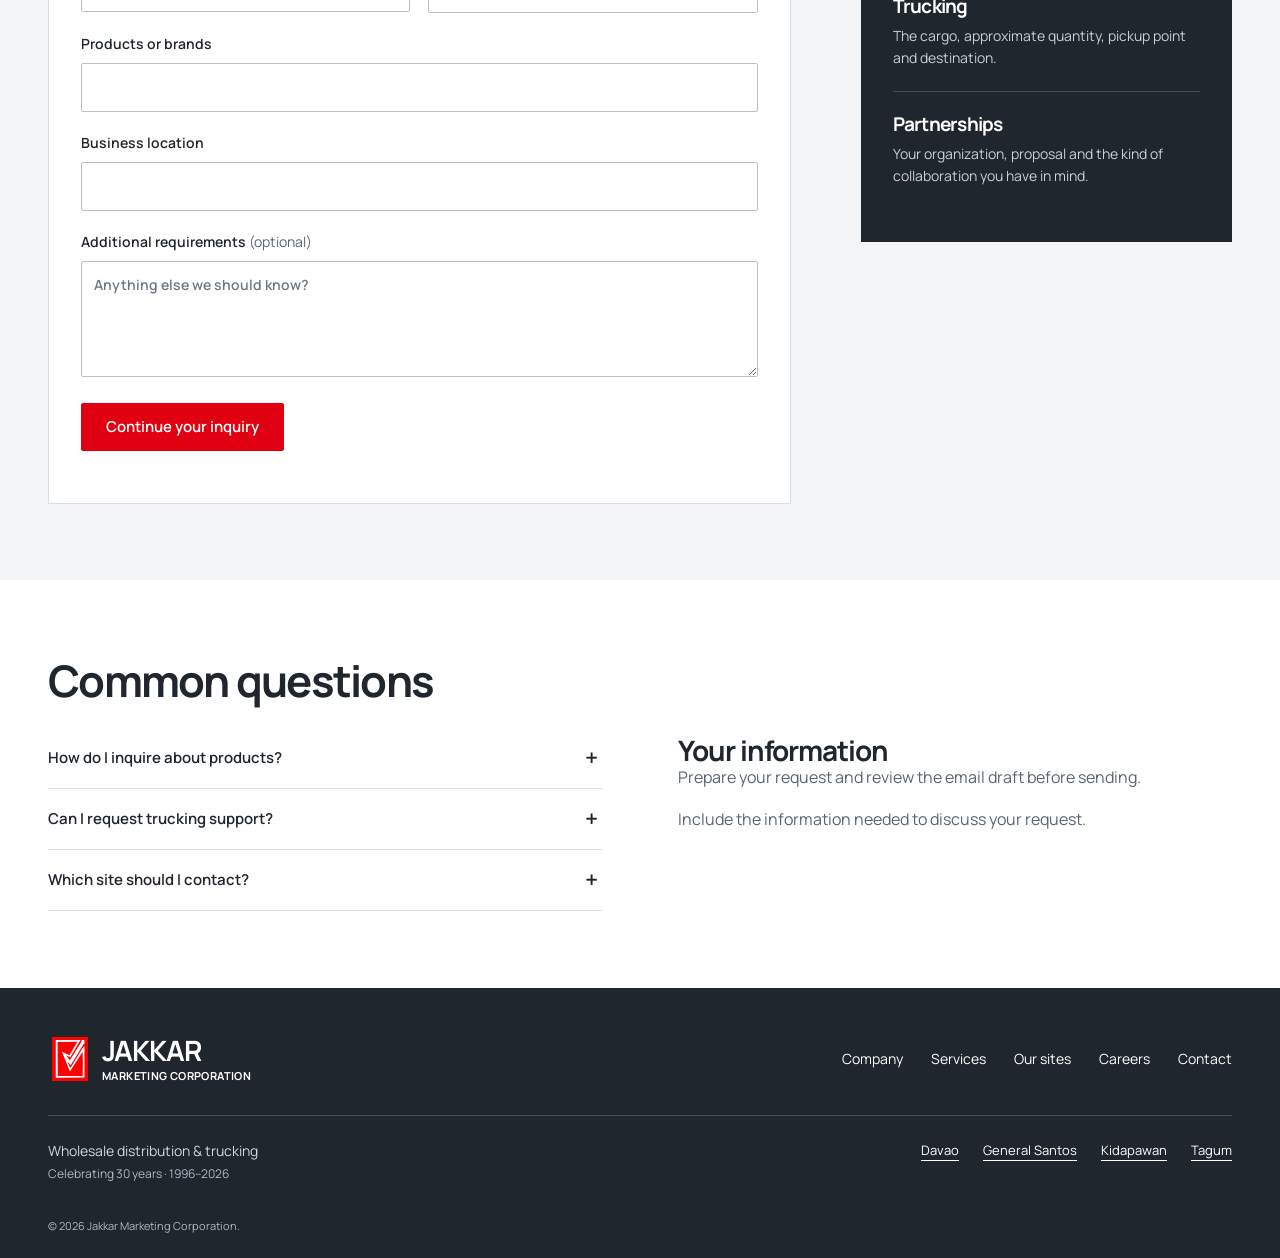
==== commit 5bd5a5c5: "fix" ====
--- a/contact.html
+++ b/contact.html
@@ -1,163 +1,8 @@
 <!doctype html>
-<html lang="en">
-
-<head>
-    <meta charset="utf-8">
-    <meta name="viewport" content="width=device-width, initial-scale=1">
-    <title>Let’s discuss your requirements. | Jakkar Marketing Corporation</title>
-    <meta name="description"
-        content="Prepare a distribution, trucking or partnership inquiry for Jakkar Marketing Corporation.">
-    <meta property="og:title" content="Let’s discuss your requirements. | Jakkar">
-    <meta property="og:description"
-        content="Prepare a distribution, trucking or partnership inquiry for Jakkar Marketing Corporation.">
-    <meta property="og:type" content="website">
-    <meta name="theme-color" content="#E00012">
-    <link rel="icon" href="assets/brand/jakkar-mark.svg">
-    <link rel="stylesheet" href="styles.css?v=32">
-    <script defer src="content/site-content.js?v=29"></script>
-    <script defer src="script.js?v=32"></script>
-</head>
-
-<body data-page="contact"><a class="skip-link" href="#main">Skip to content</a>
-    <header class="site-header">
-        <div class="container header-inner"><a class="brand" href="index.html" aria-label="Jakkar home"><img
-                    src="assets/brand/jakkar-mark.svg" alt="" width="46"
-                    height="46"><span><strong>JAKKAR</strong><small>Marketing Corporation</small></span></a><button
-                class="menu-toggle" aria-expanded="false" aria-controls="navigation">Menu <svg aria-hidden="true"
-                    viewBox="0 0 24 24" width="20" height="20" fill="none" stroke="currentColor" stroke-width="1.5">
-                    <path d="M3 6h18M3 12h18M3 18h18" />
-                </svg></button>
-            <nav id="navigation" aria-label="Main navigation"><a href="company.html">Company</a><a
-                    href="services.html">Services</a><a href="sites.html">Our sites</a><a
-                    href="careers.html">Careers</a><a href="contact.html" aria-current="page">Contact</a><a
-                    class="button nav-inquiry" href="contact.html">Business inquiries</a></nav>
-        </div><a class="mobile-direct-inquiry" href="contact.html">Business inquiries <span
-                aria-hidden="true">→</span></a>
-    </header>
-    <main id="main">
-        <section class="section page-hero compact-hero">
-            <div class="container">
-                <p class="eyebrow">Business inquiries</p>
-                <h1>Let’s discuss<br>your requirements.</h1>
-                <p class="lead">A few details now. A clearer conversation next.</p>
-            </div>
-        </section>
-        <section class="section no-top">
-            <div class="container contact-layout">
-                <div class="form-shell">
-                    <ol class="form-steps">
-                        <li class="active" data-progress="1"><span>1</span> Requirements</li>
-                        <li data-progress="2"><span>2</span> Contact & review</li>
-                    </ol>
-                    <form id="inquiry-form">
-                        <div id="stage-one">
-                            <fieldset>
-                                <legend>What can we help you with?</legend>
-                                <div class="choice-row"><label><input type="radio" name="service" value="distribution"
-                                            checked> Distribution</label><label><input type="radio" name="service"
-                                            value="trucking"> Trucking</label><label><input type="radio" name="service"
-                                            value="partnership"> Business partnership</label></div>
-                            </fieldset>
-                            <div class="field-grid"><label>Preferred site<select name="site" data-site-options>
-                                        <option value="">No preference</option>
-                                    </select></label><label>Preferred timing <span>(optional)</span><input name="timing"
-                                        type="text" placeholder="For example, next month"></label></div>
-                            <div data-requirement-fields></div><label>Additional requirements
-                                <span>(optional)</span><textarea name="requirements" rows="4"
-                                    placeholder="Anything else we should know?"></textarea></label><button
-                                class="button" type="button" id="continue-inquiry">Continue your inquiry</button>
-                        </div>
-                        <div id="stage-two" hidden>
-                            <h2 class="form-title" tabindex="-1">Contact & review</h2>
-                            <div class="field-grid"><label>Your name<input name="name" autocomplete="name"
-                                        required></label><label>Business name<input name="business"
-                                        autocomplete="organization" required></label><label>Email<input name="email"
-                                        type="email" autocomplete="email" required></label><label>Phone
-                                    <span>(optional)</span><input name="phone" type="tel" autocomplete="tel"></label>
-                            </div>
-                            <h3>Your requirements</h3>
-                            <div class="review-summary" data-summary></div>
-                            <p class="note" data-privacy></p>
-                            <div class="form-actions"><button type="button" class="button secondary"
-                                    id="back-inquiry">Edit requirements</button><button type="submit" class="button"
-                                    id="send-inquiry">Open email draft</button></div>
-                        </div>
-                        <div class="form-status" role="status" aria-live="polite" data-form-status></div>
-                        <div id="preview-actions" hidden><button type="button" class="button secondary"
-                                id="copy-inquiry">Copy summary</button><button type="button" class="button secondary"
-                                id="download-inquiry">Download summary</button>
-                            <pre id="inquiry-preview"></pre>
-                        </div>
-                    </form>
-                </div>
-                <aside class="contact-aside">
-                    <h2>A good place<br>to begin.</h2>
-                    <p>Products or brands.<br>Cargo and locations.<br>A new business partnership.</p>
-                    <div class="aside-rule"></div>
-                    <h3>Get in touch</h3><a class="contact-city" data-contact-email
-                        href="mailto:inquiries@jakkar.example">inquiries@jakkar.example</a>
-                    <h3 style="margin-top:28px">Our four sites</h3>
-                    <div data-contact-cities></div>
-                    <p>Choose a site or start a general inquiry.</p>
-                </aside>
-            </div>
-        </section>
-        <section class="section pale">
-            <div class="container split">
-                <div>
-                    <h2>Common questions</h2>
-                    <div class="faqs" data-faqs></div>
-                </div>
-                <div>
-                    <h3>Your information</h3>
-                    <p data-privacy></p>
-                    <p>Include the information needed to discuss your request.</p>
-                </div>
-            </div>
-        </section>
-    </main>
-    <footer class="site-footer">
-        <div class="container">
-            <div class="footer-top"><a class="brand" href="index.html"><img src="assets/brand/jakkar-mark.svg" alt=""
-                        width="46" height="46"><span><strong>JAKKAR</strong><small>Marketing
-                            Corporation</small></span></a>
-                <nav aria-label="Footer navigation"><a href="company.html">Company</a><a
-                        href="services.html">Services</a><a href="sites.html">Our sites</a><a
-                        href="careers.html">Careers</a><a href="contact.html" aria-current="page">Contact</a></nav>
-            </div>
-            <div class="footer-bottom">
-                <p>Wholesale distribution & trucking<br><span>Celebrating 30 years · 1996–2026</span></p>
-                <div data-footer-sites></div>
-            </div>
-            <p class="copyright">© 2026 Jakkar Marketing Corporation. <span data-preview-label></span></p>
-        </div>
-    </footer><noscript>
-        <style>
-            @media(max-width:900px) {
-                .menu-toggle {
-                    display: none
-                }
-
-                #navigation {
-                    display: flex;
-                    position: static;
-                    flex-wrap: wrap;
-                    padding: 12px 0;
-                    width: 100%
-                }
-
-                .header-inner {
-                    flex-wrap: wrap
-                }
-
-                .site-header {
-                    position: relative
-                }
-            }
-        </style>
-        <p class="noscript-note">Enable JavaScript to use the selectors and prepare an inquiry. Core pages and
-            navigation remain available.</p>
-    </noscript>
-</body>
-
-</html>+<html lang="en"><head><meta charset="utf-8"><meta name="viewport" content="width=device-width,initial-scale=1"><title>Contact Jakkar | Jakkar Marketing Corporation</title><meta name="description" content="Choose a Jakkar site or start a business inquiry."><meta property="og:title" content="Contact Jakkar | Jakkar"><meta property="og:description" content="Choose a Jakkar site or start a business inquiry."><meta property="og:type" content="website"><meta name="theme-color" content="#E00012"><link rel="icon" href="assets/brand/jakkar-mark.svg"><link rel="stylesheet" href="styles.css?v=35"><script defer src="content/site-content.js?v=29"></script><script defer src="script.js?v=35"></script></head>
+<body data-page="contact"><a class="skip-link" href="#main">Skip to content</a><header class="site-header"><div class="container header-inner"><a class="brand" href="index.html" aria-label="Jakkar home"><img src="assets/brand/jakkar-mark.svg" alt="" width="46" height="46"><span><strong>JAKKAR</strong><small>Marketing Corporation</small></span></a><button class="menu-toggle" aria-expanded="false" aria-controls="navigation">Menu <svg aria-hidden="true" viewBox="0 0 24 24" width="20" height="20" fill="none" stroke="currentColor" stroke-width="1.5"><path d="M3 6h18M3 12h18M3 18h18"/></svg></button><nav id="navigation" aria-label="Main navigation"><a href="company.html">Company</a><a href="services.html">Services</a><a href="sites.html">Our sites</a><a href="careers.html">Careers</a><a href="contact.html" aria-current="page">Contact</a><a class="button nav-inquiry" href="#inquiry">Start an inquiry</a></nav></div><a class="mobile-direct-inquiry" href="#inquiry">Start an inquiry <span aria-hidden="true">→</span></a></header>
+<main id="main"><section class="section page-hero compact-hero contact-hero"><div class="container contact-hero-grid"><div><p class="eyebrow">Contact Jakkar</p><h1>Find the right place<br>to begin.</h1><p class="lead">Choose a Jakkar site, or tell us what your business needs.</p><a class="button" href="#inquiry">Start an inquiry</a></div><aside class="contact-hero-card" aria-label="General contact information"><p class="eyebrow">General contact</p><h2>Not sure which site you need?</h2><p>For questions that are not tied to a specific site, contact Jakkar’s general inquiry address.</p><a data-contact-email href="mailto:inquiries@jakkar.example">inquiries@jakkar.example</a><div><a href="sites.html">View our locations</a><a href="#inquiry">Begin an inquiry</a></div></aside></div></section>
+<section class="section no-top contact-directory-section" aria-labelledby="contact-sites-title"><div class="container"><div class="section-head contact-directory-heading"><div><p class="eyebrow">Our locations</p><h2 id="contact-sites-title">Choose a Jakkar site.</h2></div><p>View a location or begin an inquiry for that site.</p></div><div class="contact-directory" data-contact-directory></div></div></section>
+<section class="section pale inquiry-section" id="inquiry" aria-labelledby="inquiry-title"><div class="container"><div class="inquiry-intro"><p class="eyebrow">Business inquiry</p><h2 id="inquiry-title">Tell us what you need.</h2><p>Share a few details so the conversation can begin with the right information.</p></div><div class="contact-layout"><div class="form-shell"><ol class="form-steps"><li class="active" data-progress="1"><span>1</span> Requirements</li><li data-progress="2"><span>2</span> Contact &amp; review</li></ol><form id="inquiry-form"><div id="stage-one"><fieldset><legend>What can we help you with?</legend><div class="choice-row"><label><input type="radio" name="service" value="distribution" checked> Distribution</label><label><input type="radio" name="service" value="trucking"> Trucking</label><label><input type="radio" name="service" value="partnership"> Business partnership</label></div></fieldset><div class="field-grid"><label>Preferred site<select name="site" data-site-options><option value="">No preference</option></select></label><label>Preferred timing <span>(optional)</span><input name="timing" type="text" placeholder="For example, next month"></label></div><div data-requirement-fields></div><label>Additional requirements <span>(optional)</span><textarea name="requirements" rows="4" placeholder="Anything else we should know?"></textarea></label><button class="button" type="button" id="continue-inquiry">Continue your inquiry</button></div><div id="stage-two" hidden><h2 class="form-title" tabindex="-1">Contact &amp; review</h2><div class="field-grid"><label>Your name<input name="name" autocomplete="name" required></label><label>Business name<input name="business" autocomplete="organization" required></label><label>Email<input name="email" type="email" autocomplete="email" required></label><label>Phone <span>(optional)</span><input name="phone" type="tel" autocomplete="tel"></label></div><h3>Your requirements</h3><div class="review-summary" data-summary></div><p class="note" data-privacy></p><div class="form-actions"><button type="button" class="button secondary" id="back-inquiry">Edit requirements</button><button type="submit" class="button" id="send-inquiry">Open email draft</button></div></div><div class="form-status" role="status" aria-live="polite" data-form-status></div><div id="preview-actions" hidden><button type="button" class="button secondary" id="copy-inquiry">Copy summary</button><button type="button" class="button secondary" id="download-inquiry">Download summary</button><pre id="inquiry-preview"></pre></div></form></div><aside class="contact-aside guidance-aside"><p class="eyebrow">Helpful details to include</p><h2>A clearer request starts here.</h2><div class="guidance-list"><section><h3>Distribution</h3><p>The products or brands involved and where your business operates.</p></section><section><h3>Trucking</h3><p>The cargo, approximate quantity, pickup point and destination.</p></section><section><h3>Partnerships</h3><p>Your organization, proposal and the kind of collaboration you have in mind.</p></section></div></aside></div></div></section>
+<section class="section"><div class="container split"><div><h2>Common questions</h2><div class="faqs" data-faqs></div></div><div><h3>Your information</h3><p data-privacy></p><p>Include the information needed to discuss your request.</p></div></div></section></main>
+<footer class="site-footer"><div class="container"><div class="footer-top"><a class="brand" href="index.html"><img src="assets/brand/jakkar-mark.svg" alt="" width="46" height="46"><span><strong>JAKKAR</strong><small>Marketing Corporation</small></span></a><nav aria-label="Footer navigation"><a href="company.html">Company</a><a href="services.html">Services</a><a href="sites.html">Our sites</a><a href="careers.html">Careers</a><a href="contact.html" aria-current="page">Contact</a></nav></div><div class="footer-bottom"><p>Wholesale distribution &amp; trucking<br><span>Celebrating 30 years · 1996–2026</span></p><div data-footer-sites></div></div><p class="copyright">© 2026 Jakkar Marketing Corporation. <span data-preview-label></span></p></div></footer><noscript><style>@media(max-width:900px){.menu-toggle{display:none}#navigation{display:flex;position:static;flex-wrap:wrap;padding:12px 0;width:100%}.header-inner{flex-wrap:wrap}.site-header{position:relative}}</style><p class="noscript-note">Enable JavaScript to view the location directory and prepare an inquiry. Core page information and navigation remain available.</p></noscript></body></html>
--- a/styles.css
+++ b/styles.css
@@ -1,2558 +1,68 @@
-@font-face {
-    font-family: Manrope;
-    src: url("assets/fonts/manrope-variable.ttf") format("truetype");
-    font-weight: 200 800;
-    font-style: normal;
-    font-display: swap
-}
+@font-face{font-family:Manrope;src:url("assets/fonts/manrope-variable.ttf") format("truetype");font-weight:200 800;font-style:normal;font-display:swap}
+:root{--white:#fff;--pale:#f3f5f7;--ink:#20262d;--slate:#596574;--red:#e00012;--rule:#d9dfe5;--space:8px;--max:1200px;--gutter:clamp(20px,4vw,48px)}*{box-sizing:border-box}html{scroll-behavior:smooth;scroll-padding-top:100px}body{margin:0;color:var(--ink);font-family:Manrope,Arial,Helvetica,sans-serif;font-size:16px;line-height:1.6;background:white}h1,h2,h3,p,figure{margin:0}h1,h2,h3{line-height:1.08;letter-spacing:-.04em}h1{font-size:clamp(42px,5.6vw,76px);font-weight:750}h2{font-size:clamp(30px,3.4vw,44px)}h3{font-size:clamp(23px,2.3vw,28px)}p{color:var(--slate);max-width:68ch}p+p{margin-top:16px}a{color:inherit;text-decoration-thickness:1px;text-underline-offset:5px}a:hover{color:var(--red)}button,input,select,textarea{font:inherit}button,a,input,select,textarea,summary{touch-action:manipulation}button{cursor:pointer}button:disabled{cursor:wait;opacity:.65}:focus-visible{outline:3px solid var(--red);outline-offset:4px}[hidden]{display:none!important}.container{width:min(var(--max),calc(100% - var(--gutter)*2));margin:auto}.section{padding:clamp(48px,6vw,88px) 0}.compact{padding:40px 0}.no-top{padding-top:0}.pale{background:var(--pale)}.split{display:grid;grid-template-columns:1fr 1fr;gap:clamp(32px,6vw,88px);align-items:center}.section-head{display:flex;align-items:center;justify-content:space-between;gap:24px;margin-bottom:32px}.small-heading{font-size:15px;letter-spacing:.025em;text-transform:uppercase;font-weight:700}.eyebrow{font-size:14px;font-weight:700;margin-bottom:24px;color:var(--red)}.lead{font-size:clamp(19px,2vw,23px);line-height:1.45;margin:24px 0 28px;max-width:45ch}.note{font-size:13px;line-height:1.5;color:var(--slate)}.button{display:inline-flex;align-items:center;justify-content:center;min-height:48px;padding:12px 24px;background:var(--red);color:white;border:1px solid var(--red);border-radius:2px;font-size:15px;font-weight:600;text-decoration:none;line-height:1.3;transition:background .2s}.button:hover{background:#b9000e;border-color:#b9000e;color:white}.button.secondary{color:var(--ink);background:white;border-color:var(--rule)}.button.secondary:hover{border-color:var(--ink)}.text-link{display:inline-block;margin-top:10px}.skip-link{position:absolute;left:20px;top:-80px;z-index:10;background:var(--ink);color:white;padding:12px}.skip-link:focus{top:8px}.site-header{background:rgba(255,255,255,.98);position:sticky;top:0;z-index:20;border-bottom:1px solid #edf0f2}.header-inner{display:flex;justify-content:space-between;align-items:center;min-height:88px;gap:30px}.brand{display:flex;align-items:center;gap:10px;text-decoration:none;flex-shrink:0}.brand img{width:44px;height:44px;object-fit:contain}.brand strong{display:block;font-size:28px;letter-spacing:-1px;line-height:1}.brand small{display:block;font-size:11px;text-transform:uppercase;font-weight:700;letter-spacing:.15px;margin-top:4px}.site-header nav{display:flex;align-items:center;gap:28px}.site-header nav>a:not(.button){font-size:14px;text-decoration:none;padding:12px 0}.site-header nav a[aria-current]{box-shadow:inset 0 -2px var(--red)}.nav-inquiry{margin-left:14px;min-height:44px;padding:10px 18px}.menu-toggle{display:none;border:1px solid var(--rule);background:white;padding:10px 14px;min-height:44px}.prototype-note{font-size:12px;text-align:center;padding:7px 20px;background:var(--pale);color:var(--slate)}.home-hero{position:relative;min-height:600px;overflow:hidden}.hero-image{position:absolute;inset:0;margin:0}.hero-image img{width:100%;height:100%;object-fit:cover;object-position:center}.hero-image::after{content:'';position:absolute;inset:0;background:linear-gradient(90deg,#fff 0%,rgba(255,255,255,.98) 22%,rgba(255,255,255,.78) 42%,transparent 67%)}.hero-image figcaption{z-index:2;right:20px;left:auto}.hero-copy{position:relative;z-index:1;padding-top:76px;padding-bottom:65px;pointer-events:none}.hero-copy>*{pointer-events:auto}.hero-copy h1{max-width:650px}.anniversary{font-size:14px;font-weight:700;letter-spacing:1px;color:var(--red);margin-bottom:24px}.anniversary span{color:var(--slate)}.city-line{font-size:13px;margin-top:24px}.photo,.gallery figure,.story-grid>figure,.split>figure{position:relative;overflow:hidden;background:#e6eaed}.photo img,figure[data-photo] img{display:block;width:100%;height:100%;object-fit:cover}figure[data-photo]:not(.hero-image){min-height:260px;aspect-ratio:4/3}figcaption{position:absolute;left:12px;bottom:12px;padding:4px 8px;font-size:11px;background:rgba(255,255,255,.9);color:var(--slate);line-height:1.4}.brand-rail{display:flex;overflow-x:auto;gap:0;scrollbar-width:none;scroll-snap-type:x mandatory;overscroll-behavior-x:contain;margin:0 -8px}.brand-rail::-webkit-scrollbar{display:none}.brand-item{flex:0 0 25%;min-width:190px;display:flex;align-items:center;justify-content:center;height:90px;border-right:1px solid var(--rule);font-size:25px;font-weight:700;letter-spacing:2px;scroll-snap-align:start}.brand-item:nth-child(3n){font-family:Georgia,serif;font-weight:400}.brand-item img{max-width:140px;max-height:58px;object-fit:contain}.rail-controls{display:flex;gap:8px}.rail-controls button{background:var(--pale);border:0;min-width:44px;min-height:44px;border-radius:22px;color:var(--ink);font-size:14px}.category-row{display:flex;gap:24px;margin:24px 0 8px;flex-wrap:wrap}.category-row span+span{border-left:1px solid var(--rule);padding-left:24px}.service-columns{display:grid;grid-template-columns:1fr 1fr;gap:48px}.service-card+ .service-card{border-left:1px solid var(--rule);padding-left:48px}.service-card p{margin:14px 0 20px;font-size:18px;max-width:35ch}.service-card h3{font-size:38px}.audience-row{display:flex;gap:32px;align-items:center;flex-wrap:wrap;border-top:1px solid var(--rule);margin-top:36px;padding-top:24px}.audience-row .audience{font-size:17px;display:flex;align-items:center;gap:12px}.audience-row .audience:before{content:'◇';font-size:28px;color:var(--slate)}.audience-row .note{flex-basis:100%}.process{padding:0;margin:0;display:grid;grid-template-columns:repeat(4,1fr);gap:28px;list-style:none;counter-reset:process}.process li{position:relative;counter-increment:process}.process li:before{content:'0' counter(process);color:var(--red);font-weight:700;display:block;margin-bottom:12px}.process li:after{content:'';position:absolute;top:12px;left:40px;right:0;height:1px;background:var(--rule)}.process h3{font-size:24px;margin-bottom:12px}.process p{font-size:15px}.story-section{padding:0;background:var(--pale)}.story-grid{display:grid;grid-template-columns:1.2fr 1fr;gap:48px;align-items:center}.story-grid>figure{height:100%;min-height:440px!important;aspect-ratio:auto!important}.story-copy{padding:48px 0}.story-copy h2{font-size:34px}.thirty{display:block;font-family:Georgia,serif;color:var(--red);font-size:170px;font-weight:400;line-height:1.02;letter-spacing:-10px}.thirty.smaller{font-size:120px}.mini-timeline{display:grid;grid-template-columns:1fr 1fr;gap:20px;margin:10px 0 30px;font-size:14px;color:var(--slate)}.mini-timeline div+div{border-left:1px solid var(--rule);padding-left:20px}.link-row{display:flex;gap:28px}.tabs{display:flex;gap:0;border-bottom:1px solid var(--rule);margin-bottom:28px;overflow-x:auto}.tabs button{border:0;background:transparent;min-height:52px;padding:12px 24px;color:var(--slate);white-space:nowrap}.tabs button[aria-selected=true]{box-shadow:inset 0 -3px var(--red);color:var(--ink);font-weight:700}.site-panel{display:grid;grid-template-columns:1.2fr 1fr;gap:48px;align-items:center;animation:panel-in .25s}.site-panel h3{font-size:32px;margin:12px 0 18px}.site-panel .button{margin-top:24px}.site-panel .site-fact{font-size:14px;padding:8px 0;border-bottom:1px solid var(--rule)}.site-panel.no-image{grid-template-columns:1fr 1fr}.city-number{font-size:clamp(45px,6vw,84px);font-weight:700;letter-spacing:-.04em;padding:40px 0;border-top:3px solid var(--red)}.gallery{display:grid;grid-template-columns:repeat(3,1fr);gap:16px;margin:28px 0}.gallery figure[data-photo]{aspect-ratio:16/10;min-height:180px}.text-tile{background:var(--ink)!important;padding:28px;color:white;display:flex;flex-direction:column;justify-content:space-between;min-height:180px}.text-tile span{font-size:12px}.text-tile h3{font-size:30px}.text-tile p{color:#c6ced5;font-size:13px}.career-strip{display:flex;align-items:center;justify-content:space-between;gap:24px;border-top:1px solid var(--rule);padding-top:24px}.career-strip p{margin-top:8px;font-size:15px}.career-strip h3{font-size:24px}.inquiry-close{border-left:1px solid var(--rule);padding-left:48px}.inquiry-close p{margin:20px 0}.faqs{margin-top:24px}.faqs details{border-bottom:1px solid var(--rule)}.faqs summary{cursor:pointer;list-style:none;padding:18px 38px 18px 0;position:relative;font-size:15px;font-weight:600}.faqs summary:after{content:'+';position:absolute;right:4px;font-size:23px;top:11px}.faqs details[open] summary:after{content:'−'}.faqs details p{font-size:15px;padding-bottom:20px}.page-hero{padding-top:72px}.page-hero h1{font-size:clamp(42px,5vw,68px)}.page-hero figure{min-height:380px!important}.page-hero .landscape-photo{aspect-ratio:4/3}.section-intro{margin-top:20px}.timeline{display:grid;grid-template-columns:1fr 1fr;gap:48px;border-top:1px solid var(--rule);padding-top:36px}.timeline time{color:var(--red);font-weight:700}.timeline h3{margin:14px 0}.archive-note{border-top:1px solid var(--rule);padding-top:28px;margin-top:36px}.archive-note h3{font-size:23px;margin-bottom:12px}.editorial-note{border-left:1px solid var(--red);padding:30px 0 30px 32px}.editorial-note p{margin:18px 0}.closing p{margin-bottom:24px}.service-panel{display:grid;grid-template-columns:1fr 1fr;gap:70px;padding:24px 0;animation:panel-in .25s}.service-panel h2{margin-bottom:20px}.service-panel p{margin-bottom:24px}.checklist{margin:0;padding:0;list-style:none;border-top:1px solid var(--rule)}.checklist li{padding:16px 0;border-bottom:1px solid var(--rule)}.checklist li:before{content:'✓';margin-right:12px;color:var(--red)}.directory{display:grid;grid-template-columns:1fr 1fr;gap:0 48px;margin-top:32px}.directory article{border-top:1px solid var(--rule);padding:28px 0}.directory h3{margin-bottom:14px}.directory p{font-size:14px;margin-bottom:8px}.directory a{display:inline-block;margin-top:16px;font-size:15px}.contact-layout{display:grid;grid-template-columns:2fr 1fr;gap:70px;align-items:start}.compact-hero{padding-bottom:48px}.form-shell{border:1px solid var(--rule);padding:32px}.form-steps{display:flex;gap:32px;list-style:none;padding:0 0 24px;margin:0 0 32px;border-bottom:1px solid var(--rule);font-size:14px;color:var(--slate)}.form-steps span{display:inline-flex;width:28px;height:28px;border:1px solid var(--rule);align-items:center;justify-content:center;border-radius:50%;margin-right:8px}.form-steps .active{color:var(--ink);font-weight:700}.form-steps .active span{background:var(--red);color:white;border-color:var(--red)}fieldset{padding:0;border:0;margin:0 0 24px}legend{font-weight:700;margin-bottom:14px}.choice-row{display:flex;gap:8px;flex-wrap:wrap}.choice-row label{padding:10px 12px;border:1px solid var(--rule);font-size:14px;display:flex;gap:8px;align-items:center}.choice-row input{width:16px;margin:0;accent-color:var(--red)}form label{display:block;font-size:14px;font-weight:600;margin-bottom:20px}form label span{font-weight:400;color:var(--slate)}input,select,textarea{width:100%;background:white;color:var(--ink);border:1px solid #b7c0c9;border-radius:2px;padding:12px;min-height:46px;margin-top:8px}textarea{resize:vertical}input::placeholder,textarea::placeholder{color:#6c7883;font-size:14px}.field-grid{display:grid;grid-template-columns:1fr 1fr;gap:0 18px}.form-title{font-size:28px;margin-bottom:24px}.review-summary{padding:20px;background:var(--pale);margin:20px 0}.review-summary dl{margin:0}.review-summary dt{font-size:12px;color:var(--slate);margin-top:12px}.review-summary dt:first-child{margin-top:0}.review-summary dd{margin:0;white-space:pre-wrap;overflow-wrap:anywhere}.form-actions{display:flex;gap:12px;flex-wrap:wrap;margin-top:24px}.form-status{margin-top:20px;font-size:15px}.form-status.error{color:#a3000b}.form-status:not(:empty){border-left:1px solid var(--red);padding:12px 16px;background:var(--pale)}#preview-actions{margin-top:20px}#preview-actions button{margin:0 8px 12px 0}#inquiry-preview{white-space:pre-wrap;overflow-wrap:anywhere;font-family:inherit;font-size:14px;background:var(--pale);padding:20px}.contact-aside{padding-top:32px}.contact-aside p{margin:24px 0}.aside-rule{height:1px;background:var(--rule);margin:32px 0}.contact-city{display:block;border-bottom:1px solid var(--rule);padding:12px 0;font-size:15px}.contact-aside h3{font-size:22px}.career-hero-panel{min-height:380px;background:var(--ink);padding:48px;display:flex;flex-direction:column;justify-content:space-between;border-left:1px solid var(--red);color:white}.career-hero-panel>span{font-size:42px;font-weight:700;line-height:1.1;letter-spacing:-.04em}.career-cities{font-size:16px;color:#c8d0d7;border-top:1px solid #56606b;padding-top:24px}.filters{display:flex;gap:24px;margin:32px 0}.filters label{font-size:14px;width:240px}.job-list{border-top:1px solid var(--rule)}.job{padding:24px 0;border-bottom:1px solid var(--rule)}.job summary{cursor:pointer;list-style:none;display:flex;align-items:center;justify-content:space-between;gap:20px}.job summary:after{content:'+';font-size:28px}.job[open] summary:after{content:'−'}.job h3{font-size:24px}.job .job-meta{font-size:13px;color:var(--slate);display:block;margin-top:10px}.sample-badge{font-size:11px;border:1px solid #aab4bd;padding:3px 7px;display:inline-block;margin-left:10px;vertical-align:middle;letter-spacing:0;font-weight:400}.job p{margin-top:20px}.preparation{padding:32px;background:var(--pale)}.preparation ul{padding-left:20px;line-height:2}.site-footer{background:var(--ink);color:white;padding:48px 0 24px}.footer-top{display:flex;justify-content:space-between;gap:32px;align-items:center}.site-footer nav{display:flex;gap:28px;flex-wrap:wrap}.site-footer nav a{font-size:14px;text-decoration:none}.site-footer a:hover{color:white;text-decoration:underline}.footer-bottom{display:flex;justify-content:space-between;gap:32px;border-top:1px solid #47515b;margin-top:32px;padding-top:24px}.footer-bottom p{font-size:14px;color:#d0d7dd}.footer-bottom p span{font-size:12px;color:#aeb9c3}.footer-bottom div{display:flex;gap:24px;flex-wrap:wrap;font-size:13px}.copyright{font-size:11px;color:#adb8c1;margin-top:32px}.noscript-note{padding:20px;text-align:center;background:var(--pale)}@keyframes panel-in{from{opacity:.7;transform:translateY(4px)}to{opacity:1;transform:none}}
+@media(min-width:1500px){.home-hero{min-height:660px}.hero-copy{padding-top:95px}}@media(max-width:1100px){.site-header nav{gap:18px}.nav-inquiry{margin-left:0}.brand strong{font-size:24px}.story-grid{gap:32px}.contact-layout{gap:36px}.hero-image img{object-position:60% center}}@media(max-width:900px){.menu-toggle{display:block}.site-header nav{display:none;position:absolute;left:0;right:0;top:100%;background:white;padding:24px var(--gutter);border-bottom:1px solid var(--rule);box-shadow:0 12px 20px #20262d0a;align-items:stretch}.site-header nav.open{display:flex;flex-direction:column;gap:4px}.site-header nav>a:not(.button){padding:12px 0}.nav-inquiry{margin-top:12px}.header-inner{min-height:76px}.split,.story-grid,.site-panel,.site-panel.no-image,.contact-layout{grid-template-columns:1fr}.story-grid{gap:0}.story-copy{padding:36px 0}.story-grid>figure{min-height:320px!important;height:auto}.story-copy h2{font-size:32px}.story-section{padding-top:40px}.thirty{font-size:130px}.story-copy .mini-timeline{max-width:460px}.process{grid-template-columns:1fr 1fr;gap:32px}.gallery{gap:12px}.gallery figure[data-photo]{min-height:160px}.text-tile{padding:20px}.text-tile h3{font-size:26px}.page-hero .split>figure{max-height:400px}.inquiry-close{padding-left:0;border-left:0;border-top:1px solid var(--rule);padding-top:36px}.footer-top{align-items:start;flex-direction:column}.footer-bottom{flex-direction:column;gap:24px}.contact-aside{padding-top:0}.home-hero{min-height:560px}.hero-copy{padding-top:65px}.hero-copy h1{font-size:60px}.hero-image::after{background:linear-gradient(90deg,#fff 0%,rgba(255,255,255,.9) 35%,rgba(255,255,255,.35) 75%)}.service-panel{gap:36px}.section-head{align-items:start}.career-hero-panel{min-height:300px}}@media(max-width:600px){.home-hero{display:flex;flex-direction:column;min-height:auto}.hero-copy{padding-top:44px;padding-bottom:36px;order:0}.hero-copy h1{font-size:48px}.hero-image{position:relative;order:1;height:280px;min-height:280px!important;aspect-ratio:auto!important}.hero-image::after{display:none}.hero-image img{object-position:65% center}.hero-copy .lead{font-size:20px}.anniversary{margin-bottom:20px}.city-line{font-size:12px}.section-head{flex-wrap:wrap;gap:16px;margin-bottom:24px}.section-head>a{font-size:14px}.section-head .small-heading{align-self:center}.brand-item{flex-basis:60%;min-width:170px;font-size:22px;height:75px}.category-row{font-size:14px;gap:12px}.category-row span+span{padding-left:12px}.service-columns,.service-panel,.timeline,.directory{grid-template-columns:1fr;gap:28px}.service-card+.service-card{border-left:0;padding-left:0;border-top:1px solid var(--rule);padding-top:28px}.service-card h3{font-size:32px}.audience-row{gap:16px}.audience-row .audience{font-size:15px}.process{gap:28px 20px}.process h3{font-size:21px}.process p{font-size:14px}.story-grid>figure{min-height:260px!important}.tabs button{padding:12px 16px;font-size:14px}.site-panel{gap:24px}.site-panel h3{font-size:28px}.gallery{grid-template-columns:1fr 1fr}.gallery .text-tile{grid-column:1/-1;grid-row:2;min-height:140px}.text-tile{flex-direction:row;align-items:center;gap:20px}.text-tile p{display:none}.text-tile h3{font-size:25px}.gallery figure[data-photo]{aspect-ratio:1;min-height:150px}.career-strip{align-items:start;flex-direction:column}.career-strip h3{font-size:23px}.page-hero{padding-top:48px}.page-hero figure{min-height:260px!important}.thirty.smaller{font-size:90px}.timeline{gap:32px}.form-shell{padding:20px}.form-steps{gap:12px;font-size:12px}.form-steps span{margin-right:5px;width:24px;height:24px}.field-grid{grid-template-columns:1fr}.choice-row{flex-direction:column}.choice-row label{margin-bottom:0;min-height:46px}.form-actions .button{width:100%}.filters{flex-direction:column;gap:16px}.filters label{width:100%}.career-hero-panel{padding:28px}.career-hero-panel>span{font-size:34px}.job h3{font-size:21px}.sample-badge{display:block;width:max-content;margin:8px 0 0}.footer-top nav{gap:16px 24px}.footer-bottom div{gap:12px 20px}.closing h2{font-size:34px}.city-number{font-size:50px;padding:24px 0}.site-panel.no-image{gap:0}}@media(prefers-reduced-motion:reduce){html{scroll-behavior:auto}*,*::before,*::after{animation:none!important;transition:none!important}}
+figure[data-site-photo]{position:relative;overflow:hidden;aspect-ratio:4/3;background:var(--pale)}figure[data-site-photo] img{display:block;width:100%;height:100%;object-fit:cover}.category-row .note{border-left:0;padding-left:0;margin-left:auto}.gallery img{min-width:0}.job summary h3{display:inline-block}.form-shell{min-width:0}.gallery,.site-panel,.split{min-width:0}@media(max-width:600px){.gallery{grid-template-columns:1fr}.gallery figure[data-photo]{aspect-ratio:16/9;min-height:180px}.category-row .note{margin-left:0;width:100%}.job summary h3{display:block}}
 
-:root {
-    --white: #fff;
-    --pale: #f3f5f7;
-    --ink: #20262d;
-    --slate: #596574;
-    --red: #e00012;
-    --rule: #d9dfe5;
-    --space: 8px;
-    --max: 1200px;
-    --gutter: clamp(20px, 4vw, 48px)
-}
+.home-hero h1[data-business]{max-width:610px}.recruitment-process{grid-template-columns:repeat(3,1fr)}@media(max-width:600px){.home-hero h1[data-business]{max-width:350px}.recruitment-process{grid-template-columns:1fr}}
 
-* {
-    box-sizing: border-box
-}
+figure[data-photo]{width:100%}figure[data-photo] img{max-width:100%;aspect-ratio:inherit;object-fit:cover}figure[data-site-photo] img{aspect-ratio:4/3} .hero-image{width:auto!important}
+.product-rail{display:flex;gap:24px;overflow-x:auto;scroll-snap-type:x mandatory;scrollbar-width:none;position:relative;overscroll-behavior-x:contain}.product-rail::-webkit-scrollbar{display:none}.product-card{flex:0 0 calc((100% - 48px)/3);min-width:300px;scroll-snap-align:start;border-bottom:2px solid transparent;padding-bottom:20px;transition:border-color .2s}.product-card.selected{border-bottom-color:var(--red)}.product-card img{width:100%;display:block;aspect-ratio:4/3;object-fit:cover}.product-card>div{padding-top:22px}.product-card h3{font-size:27px}.product-card p{font-size:15px;margin:14px 0 18px;max-width:36ch}.product-card a{font-size:14px}.rail-controls [data-product-position]{font-size:13px;display:flex;align-items:center;padding:0 8px;color:var(--slate)}.brand-subsection{margin-top:36px;padding-top:28px;border-top:1px solid var(--rule)}.brand-subsection h3{font-size:18px}.brand-subsection .section-head{margin-bottom:8px}.brand-subsection .brand-item{height:72px;font-size:22px}.service-workspace-panel{display:grid;grid-template-columns:1fr 1fr;gap:40px 56px;animation:panel-in .25s}.service-workspace-image{position:relative;min-height:430px;overflow:hidden;background:var(--rule)}.service-workspace-image img{width:100%;height:100%;object-fit:cover;position:absolute;inset:0}.service-workspace-image figcaption{font-size:13px;left:20px;bottom:20px;padding:8px 12px}.service-workspace-copy h2{font-size:clamp(32px,3.4vw,44px);margin-bottom:24px}.service-workspace-copy p:not(.eyebrow){margin-bottom:18px;line-height:1.65}.service-workspace-copy .button{margin-top:8px}.service-support-points{display:grid;gap:24px;border-top:1px solid var(--rule);padding-top:28px}.service-support-points article{display:grid;grid-template-columns:1fr 1.4fr;gap:20px}.service-support-points h3{font-size:21px}.service-support-points p{font-size:15px}.service-checklist{border-top:1px solid var(--rule);padding-top:28px}.service-checklist h3{font-size:24px;margin-bottom:20px}.service-audiences{display:grid;grid-template-columns:repeat(3,1fr);gap:40px;margin-top:32px}.service-audiences h3{font-size:24px;margin-bottom:14px}.service-audiences p{font-size:15px}.service-selector{scroll-margin-top:110px}@media(max-width:900px){.product-card{flex-basis:calc((100% - 24px)/2)}.service-workspace-panel{gap:32px}.service-workspace-image{min-height:370px}.service-support-points article{grid-template-columns:1fr;gap:10px}.service-audiences{gap:24px}}@media(max-width:650px){.product-card{flex-basis:88%;min-width:0}.product-rail{gap:16px}.product-card h3{font-size:25px}.service-workspace-panel{grid-template-columns:1fr}.service-workspace-image{min-height:290px}.service-workspace-copy h2{font-size:32px}.service-support-points{gap:24px}.service-audiences{grid-template-columns:1fr;gap:24px}.service-audiences article+article{border-top:1px solid var(--rule);padding-top:24px}.product-section .section-head{align-items:start}.product-section .rail-controls{flex-wrap:wrap}.brand-subsection{margin-top:28px}}
 
-html {
-    scroll-behavior: smooth;
-    scroll-padding-top: 100px
-}
-
-body {
-    margin: 0;
-    color: var(--ink);
-    font-family: Manrope, Arial, Helvetica, sans-serif;
-    font-size: 16px;
-    line-height: 1.6;
-    background: white
-}
-
-h1,
-h2,
-h3,
-p,
-figure {
-    margin: 0
-}
-
-h1,
-h2,
-h3 {
-    line-height: 1.08;
-    letter-spacing: -.04em
-}
-
-h1 {
-    font-size: clamp(42px, 5.6vw, 76px);
-    font-weight: 750
-}
-
-h2 {
-    font-size: clamp(30px, 3.4vw, 44px)
-}
-
-h3 {
-    font-size: clamp(23px, 2.3vw, 28px)
-}
-
-p {
-    color: var(--slate);
-    max-width: 68ch
-}
-
-p+p {
-    margin-top: 16px
-}
-
-a {
-    color: inherit;
-    text-decoration-thickness: 1px;
-    text-underline-offset: 5px
-}
-
-a:hover {
-    color: var(--red)
-}
-
-button,
-input,
-select,
-textarea {
-    font: inherit
-}
-
-button,
-a,
-input,
-select,
-textarea,
-summary {
-    touch-action: manipulation
-}
-
-button {
-    cursor: pointer
-}
-
-button:disabled {
-    cursor: wait;
-    opacity: .65
-}
-
-:focus-visible {
-    outline: 3px solid var(--red);
-    outline-offset: 4px
-}
-
-[hidden] {
-    display: none !important
-}
-
-.container {
-    width: min(var(--max), calc(100% - var(--gutter)*2));
-    margin: auto
-}
-
-.section {
-    padding: clamp(48px, 6vw, 88px) 0
-}
-
-.compact {
-    padding: 40px 0
-}
-
-.no-top {
-    padding-top: 0
-}
-
-.pale {
-    background: var(--pale)
-}
-
-.split {
-    display: grid;
-    grid-template-columns: 1fr 1fr;
-    gap: clamp(32px, 6vw, 88px);
-    align-items: center
-}
-
-.section-head {
-    display: flex;
-    align-items: center;
-    justify-content: space-between;
-    gap: 24px;
-    margin-bottom: 32px
-}
-
-.small-heading {
-    font-size: 15px;
-    letter-spacing: .025em;
-    text-transform: uppercase;
-    font-weight: 700
-}
-
-.eyebrow {
-    font-size: 14px;
-    font-weight: 700;
-    margin-bottom: 24px;
-    color: var(--red)
-}
-
-.lead {
-    font-size: clamp(19px, 2vw, 23px);
-    line-height: 1.45;
-    margin: 24px 0 28px;
-    max-width: 45ch
-}
-
-.note {
-    font-size: 13px;
-    line-height: 1.5;
-    color: var(--slate)
-}
-
-.button {
-    display: inline-flex;
-    align-items: center;
-    justify-content: center;
-    min-height: 48px;
-    padding: 12px 24px;
-    background: var(--red);
-    color: white;
-    border: 1px solid var(--red);
-    border-radius: 2px;
-    font-size: 15px;
-    font-weight: 600;
-    text-decoration: none;
-    line-height: 1.3;
-    transition: background .2s
-}
-
-.button:hover {
-    background: #b9000e;
-    border-color: #b9000e;
-    color: white
-}
-
-.button.secondary {
-    color: var(--ink);
-    background: white;
-    border-color: var(--rule)
-}
-
-.button.secondary:hover {
-    border-color: var(--ink)
-}
-
-.text-link {
-    display: inline-block;
-    margin-top: 10px
-}
-
-.skip-link {
-    position: absolute;
-    left: 20px;
-    top: -80px;
-    z-index: 10;
-    background: var(--ink);
-    color: white;
-    padding: 12px
-}
-
-.skip-link:focus {
-    top: 8px
-}
-
-.site-header {
-    background: rgba(255, 255, 255, .98);
-    position: sticky;
-    top: 0;
-    z-index: 20;
-    border-bottom: 1px solid #edf0f2
-}
-
-.header-inner {
-    display: flex;
-    justify-content: space-between;
-    align-items: center;
-    min-height: 88px;
-    gap: 30px
-}
-
-.brand {
-    display: flex;
-    align-items: center;
-    gap: 10px;
-    text-decoration: none;
-    flex-shrink: 0
-}
-
-.brand img {
-    width: 44px;
-    height: 44px;
-    object-fit: contain
-}
-
-.brand strong {
-    display: block;
-    font-size: 28px;
-    letter-spacing: -1px;
-    line-height: 1
-}
-
-.brand small {
-    display: block;
-    font-size: 11px;
-    text-transform: uppercase;
-    font-weight: 700;
-    letter-spacing: .15px;
-    margin-top: 4px
-}
-
-.site-header nav {
-    display: flex;
-    align-items: center;
-    gap: 28px
-}
-
-.site-header nav>a:not(.button) {
-    font-size: 14px;
-    text-decoration: none;
-    padding: 12px 0
-}
-
-.site-header nav a[aria-current] {
-    box-shadow: inset 0 -2px var(--red)
-}
-
-.nav-inquiry {
-    margin-left: 14px;
-    min-height: 44px;
-    padding: 10px 18px
-}
-
-.menu-toggle {
-    display: none;
-    border: 1px solid var(--rule);
-    background: white;
-    padding: 10px 14px;
-    min-height: 44px
-}
-
-.prototype-note {
-    font-size: 12px;
-    text-align: center;
-    padding: 7px 20px;
-    background: var(--pale);
-    color: var(--slate)
-}
-
-.home-hero {
-    position: relative;
-    min-height: 600px;
-    overflow: hidden
-}
-
-.hero-image {
-    position: absolute;
-    inset: 0;
-    margin: 0
-}
-
-.hero-image img {
-    width: 100%;
-    height: 100%;
-    object-fit: cover;
-    object-position: center
-}
-
-.hero-image::after {
-    content: '';
-    position: absolute;
-    inset: 0;
-    background: linear-gradient(90deg, #fff 0%, rgba(255, 255, 255, .98) 22%, rgba(255, 255, 255, .78) 42%, transparent 67%)
-}
-
-.hero-image figcaption {
-    z-index: 2;
-    right: 20px;
-    left: auto
-}
-
-.hero-copy {
-    position: relative;
-    z-index: 1;
-    padding-top: 76px;
-    padding-bottom: 65px;
-    pointer-events: none
-}
-
-.hero-copy>* {
-    pointer-events: auto
-}
-
-.hero-copy h1 {
-    max-width: 650px
-}
-
-.anniversary {
-    font-size: 14px;
-    font-weight: 700;
-    letter-spacing: 1px;
-    color: var(--red);
-    margin-bottom: 24px
-}
-
-.anniversary span {
-    color: var(--slate)
-}
-
-.city-line {
-    font-size: 13px;
-    margin-top: 24px
-}
-
-.photo,
-.gallery figure,
-.story-grid>figure,
-.split>figure {
-    position: relative;
-    overflow: hidden;
-    background: #e6eaed
-}
-
-.photo img,
-figure[data-photo] img {
-    display: block;
-    width: 100%;
-    height: 100%;
-    object-fit: cover
-}
-
-figure[data-photo]:not(.hero-image) {
-    min-height: 260px;
-    aspect-ratio: 4/3
-}
-
-figcaption {
-    position: absolute;
-    left: 12px;
-    bottom: 12px;
-    padding: 4px 8px;
-    font-size: 11px;
-    background: rgba(255, 255, 255, .9);
-    color: var(--slate);
-    line-height: 1.4
-}
-
-.brand-rail {
-    display: flex;
-    overflow-x: auto;
-    gap: 0;
-    scrollbar-width: none;
-    scroll-snap-type: x mandatory;
-    overscroll-behavior-x: contain;
-    margin: 0 -8px
-}
-
-.brand-rail::-webkit-scrollbar {
-    display: none
-}
-
-.brand-item {
-    flex: 0 0 25%;
-    min-width: 190px;
-    display: flex;
-    align-items: center;
-    justify-content: center;
-    height: 90px;
-    border-right: 1px solid var(--rule);
-    font-size: 25px;
-    font-weight: 700;
-    letter-spacing: 2px;
-    scroll-snap-align: start
-}
-
-.brand-item:nth-child(3n) {
-    font-family: Georgia, serif;
-    font-weight: 400
-}
-
-.brand-item img {
-    max-width: 140px;
-    max-height: 58px;
-    object-fit: contain
-}
-
-.rail-controls {
-    display: flex;
-    gap: 8px
-}
-
-.rail-controls button {
-    background: var(--pale);
-    border: 0;
-    min-width: 44px;
-    min-height: 44px;
-    border-radius: 22px;
-    color: var(--ink);
-    font-size: 14px
-}
-
-.category-row {
-    display: flex;
-    gap: 24px;
-    margin: 24px 0 8px;
-    flex-wrap: wrap
-}
-
-.category-row span+span {
-    border-left: 1px solid var(--rule);
-    padding-left: 24px
-}
-
-.service-columns {
-    display: grid;
-    grid-template-columns: 1fr 1fr;
-    gap: 48px
-}
-
-.service-card+.service-card {
-    border-left: 1px solid var(--rule);
-    padding-left: 48px
-}
-
-.service-card p {
-    margin: 14px 0 20px;
-    font-size: 18px;
-    max-width: 35ch
-}
-
-.service-card h3 {
-    font-size: 38px
-}
-
-.audience-row {
-    display: flex;
-    gap: 32px;
-    align-items: center;
-    flex-wrap: wrap;
-    border-top: 1px solid var(--rule);
-    margin-top: 36px;
-    padding-top: 24px
-}
-
-.audience-row .audience {
-    font-size: 17px;
-    display: flex;
-    align-items: center;
-    gap: 12px
-}
-
-.audience-row .audience:before {
-    content: '◇';
-    font-size: 28px;
-    color: var(--slate)
-}
-
-.audience-row .note {
-    flex-basis: 100%
-}
-
-.process {
-    padding: 0;
-    margin: 0;
-    display: grid;
-    grid-template-columns: repeat(4, 1fr);
-    gap: 28px;
-    list-style: none;
-    counter-reset: process
-}
-
-.process li {
-    position: relative;
-    counter-increment: process
-}
-
-.process li:before {
-    content: '0' counter(process);
-    color: var(--red);
-    font-weight: 700;
-    display: block;
-    margin-bottom: 12px
-}
-
-.process li:after {
-    content: '';
-    position: absolute;
-    top: 12px;
-    left: 40px;
-    right: 0;
-    height: 1px;
-    background: var(--rule)
-}
-
-.process h3 {
-    font-size: 24px;
-    margin-bottom: 12px
-}
-
-.process p {
-    font-size: 15px
-}
-
-.story-section {
-    padding: 0;
-    background: var(--pale)
-}
-
-.story-grid {
-    display: grid;
-    grid-template-columns: 1.2fr 1fr;
-    gap: 48px;
-    align-items: center
-}
-
-.story-grid>figure {
-    height: 100%;
-    min-height: 440px !important;
-    aspect-ratio: auto !important
-}
-
-.story-copy {
-    padding: 48px 0
-}
-
-.story-copy h2 {
-    font-size: 34px
-}
-
-.thirty {
-    display: block;
-    font-family: Georgia, serif;
-    color: var(--red);
-    font-size: 170px;
-    font-weight: 400;
-    line-height: 1.02;
-    letter-spacing: -10px
-}
-
-.thirty.smaller {
-    font-size: 120px
-}
-
-.mini-timeline {
-    display: grid;
-    grid-template-columns: 1fr 1fr;
-    gap: 20px;
-    margin: 10px 0 30px;
-    font-size: 14px;
-    color: var(--slate)
-}
-
-.mini-timeline div+div {
-    border-left: 1px solid var(--rule);
-    padding-left: 20px
-}
-
-.link-row {
-    display: flex;
-    gap: 28px
-}
-
-.tabs {
-    display: flex;
-    gap: 0;
-    border-bottom: 1px solid var(--rule);
-    margin-bottom: 28px;
-    overflow-x: auto
-}
-
-.tabs button {
-    border: 0;
-    background: transparent;
-    min-height: 52px;
-    padding: 12px 24px;
-    color: var(--slate);
-    white-space: nowrap
-}
-
-.tabs button[aria-selected=true] {
-    box-shadow: inset 0 -3px var(--red);
-    color: var(--ink);
-    font-weight: 700
-}
-
-.site-panel {
-    display: grid;
-    grid-template-columns: 1.2fr 1fr;
-    gap: 48px;
-    align-items: center;
-    animation: panel-in .25s
-}
-
-.site-panel h3 {
-    font-size: 32px;
-    margin: 12px 0 18px
-}
-
-.site-panel .button {
-    margin-top: 24px
-}
-
-.site-panel .site-fact {
-    font-size: 14px;
-    padding: 8px 0;
-    border-bottom: 1px solid var(--rule)
-}
-
-.site-panel.no-image {
-    grid-template-columns: 1fr 1fr
-}
-
-.city-number {
-    font-size: clamp(45px, 6vw, 84px);
-    font-weight: 700;
-    letter-spacing: -.04em;
-    padding: 40px 0;
-    border-top: 3px solid var(--red)
-}
-
-.gallery {
-    display: grid;
-    grid-template-columns: repeat(3, 1fr);
-    gap: 16px;
-    margin: 28px 0
-}
-
-.gallery figure[data-photo] {
-    aspect-ratio: 16/10;
-    min-height: 180px
-}
-
-.text-tile {
-    background: var(--ink) !important;
-    padding: 28px;
-    color: white;
-    display: flex;
-    flex-direction: column;
-    justify-content: space-between;
-    min-height: 180px
-}
-
-.text-tile span {
-    font-size: 12px
-}
-
-.text-tile h3 {
-    font-size: 30px
-}
-
-.text-tile p {
-    color: #c6ced5;
-    font-size: 13px
-}
-
-.career-strip {
-    display: flex;
-    align-items: center;
-    justify-content: space-between;
-    gap: 24px;
-    border-top: 1px solid var(--rule);
-    padding-top: 24px
-}
-
-.career-strip p {
-    margin-top: 8px;
-    font-size: 15px
-}
-
-.career-strip h3 {
-    font-size: 24px
-}
-
-.inquiry-close {
-    border-left: 1px solid var(--rule);
-    padding-left: 48px
-}
-
-.inquiry-close p {
-    margin: 20px 0
-}
-
-.faqs {
-    margin-top: 24px
-}
-
-.faqs details {
-    border-bottom: 1px solid var(--rule)
-}
-
-.faqs summary {
-    cursor: pointer;
-    list-style: none;
-    padding: 18px 38px 18px 0;
-    position: relative;
-    font-size: 15px;
-    font-weight: 600
-}
-
-.faqs summary:after {
-    content: '+';
-    position: absolute;
-    right: 4px;
-    font-size: 23px;
-    top: 11px
-}
-
-.faqs details[open] summary:after {
-    content: '−'
-}
-
-.faqs details p {
-    font-size: 15px;
-    padding-bottom: 20px
-}
-
-.page-hero {
-    padding-top: 72px
-}
-
-.page-hero h1 {
-    font-size: clamp(42px, 5vw, 68px)
-}
-
-.page-hero figure {
-    min-height: 380px !important
-}
-
-.page-hero .landscape-photo {
-    aspect-ratio: 4/3
-}
-
-.section-intro {
-    margin-top: 20px
-}
-
-.timeline {
-    display: grid;
-    grid-template-columns: 1fr 1fr;
-    gap: 48px;
-    border-top: 1px solid var(--rule);
-    padding-top: 36px
-}
-
-.timeline time {
-    color: var(--red);
-    font-weight: 700
-}
-
-.timeline h3 {
-    margin: 14px 0
-}
-
-.archive-note {
-    border-top: 1px solid var(--rule);
-    padding-top: 28px;
-    margin-top: 36px
-}
-
-.archive-note h3 {
-    font-size: 23px;
-    margin-bottom: 12px
-}
-
-.editorial-note {
-    border-left: 1px solid var(--red);
-    padding: 30px 0 30px 32px
-}
-
-.editorial-note p {
-    margin: 18px 0
-}
-
-.closing p {
-    margin-bottom: 24px
-}
-
-.service-panel {
-    display: grid;
-    grid-template-columns: 1fr 1fr;
-    gap: 70px;
-    padding: 24px 0;
-    animation: panel-in .25s
-}
-
-.service-panel h2 {
-    margin-bottom: 20px
-}
-
-.service-panel p {
-    margin-bottom: 24px
-}
-
-.checklist {
-    margin: 0;
-    padding: 0;
-    list-style: none;
-    border-top: 1px solid var(--rule)
-}
-
-.checklist li {
-    padding: 16px 0;
-    border-bottom: 1px solid var(--rule)
-}
-
-.checklist li:before {
-    content: '✓';
-    margin-right: 12px;
-    color: var(--red)
-}
-
-.directory {
-    display: grid;
-    grid-template-columns: 1fr 1fr;
-    gap: 0 48px;
-    margin-top: 32px
-}
-
-.directory article {
-    border-top: 1px solid var(--rule);
-    padding: 28px 0
-}
-
-.directory h3 {
-    margin-bottom: 14px
-}
-
-.directory p {
-    font-size: 14px;
-    margin-bottom: 8px
-}
-
-.directory a {
-    display: inline-block;
-    margin-top: 16px;
-    font-size: 15px
-}
-
-.contact-layout {
-    display: grid;
-    grid-template-columns: 2fr 1fr;
-    gap: 70px;
-    align-items: start
-}
-
-.compact-hero {
-    padding-bottom: 48px
-}
-
-.form-shell {
-    border: 1px solid var(--rule);
-    padding: 32px
-}
-
-.form-steps {
-    display: flex;
-    gap: 32px;
-    list-style: none;
-    padding: 0 0 24px;
-    margin: 0 0 32px;
-    border-bottom: 1px solid var(--rule);
-    font-size: 14px;
-    color: var(--slate)
-}
-
-.form-steps span {
-    display: inline-flex;
-    width: 28px;
-    height: 28px;
-    border: 1px solid var(--rule);
-    align-items: center;
-    justify-content: center;
-    border-radius: 50%;
-    margin-right: 8px
-}
-
-.form-steps .active {
-    color: var(--ink);
-    font-weight: 700
-}
-
-.form-steps .active span {
-    background: var(--red);
-    color: white;
-    border-color: var(--red)
-}
-
-fieldset {
-    padding: 0;
-    border: 0;
-    margin: 0 0 24px
-}
-
-legend {
-    font-weight: 700;
-    margin-bottom: 14px
-}
-
-.choice-row {
-    display: flex;
-    gap: 8px;
-    flex-wrap: wrap
-}
-
-.choice-row label {
-    padding: 10px 12px;
-    border: 1px solid var(--rule);
-    font-size: 14px;
-    display: flex;
-    gap: 8px;
-    align-items: center
-}
-
-.choice-row input {
-    width: 16px;
-    margin: 0;
-    accent-color: var(--red)
-}
-
-form label {
-    display: block;
-    font-size: 14px;
-    font-weight: 600;
-    margin-bottom: 20px
-}
-
-form label span {
-    font-weight: 400;
-    color: var(--slate)
-}
-
-input,
-select,
-textarea {
-    width: 100%;
-    background: white;
-    color: var(--ink);
-    border: 1px solid #b7c0c9;
-    border-radius: 2px;
-    padding: 12px;
-    min-height: 46px;
-    margin-top: 8px
-}
-
-textarea {
-    resize: vertical
-}
-
-input::placeholder,
-textarea::placeholder {
-    color: #6c7883;
-    font-size: 14px
-}
-
-.field-grid {
-    display: grid;
-    grid-template-columns: 1fr 1fr;
-    gap: 0 18px
-}
-
-.form-title {
-    font-size: 28px;
-    margin-bottom: 24px
-}
-
-.review-summary {
-    padding: 20px;
-    background: var(--pale);
-    margin: 20px 0
-}
-
-.review-summary dl {
-    margin: 0
-}
-
-.review-summary dt {
-    font-size: 12px;
-    color: var(--slate);
-    margin-top: 12px
-}
-
-.review-summary dt:first-child {
-    margin-top: 0
-}
-
-.review-summary dd {
-    margin: 0;
-    white-space: pre-wrap;
-    overflow-wrap: anywhere
-}
-
-.form-actions {
-    display: flex;
-    gap: 12px;
-    flex-wrap: wrap;
-    margin-top: 24px
-}
-
-.form-status {
-    margin-top: 20px;
-    font-size: 15px
-}
-
-.form-status.error {
-    color: #a3000b
-}
-
-.form-status:not(:empty) {
-    border-left: 1px solid var(--red);
-    padding: 12px 16px;
-    background: var(--pale)
-}
-
-#preview-actions {
-    margin-top: 20px
-}
-
-#preview-actions button {
-    margin: 0 8px 12px 0
-}
-
-#inquiry-preview {
-    white-space: pre-wrap;
-    overflow-wrap: anywhere;
-    font-family: inherit;
-    font-size: 14px;
-    background: var(--pale);
-    padding: 20px
-}
-
-.contact-aside {
-    padding-top: 32px
-}
-
-.contact-aside p {
-    margin: 24px 0
-}
-
-.aside-rule {
-    height: 1px;
-    background: var(--rule);
-    margin: 32px 0
-}
-
-.contact-city {
-    display: block;
-    border-bottom: 1px solid var(--rule);
-    padding: 12px 0;
-    font-size: 15px
-}
-
-.contact-aside h3 {
-    font-size: 22px
-}
-
-.career-hero-panel {
-    min-height: 380px;
-    background: var(--ink);
-    padding: 48px;
-    display: flex;
-    flex-direction: column;
-    justify-content: space-between;
-    border-left: 1px solid var(--red);
-    color: white
-}
-
-.career-hero-panel>span {
-    font-size: 42px;
-    font-weight: 700;
-    line-height: 1.1;
-    letter-spacing: -.04em
-}
-
-.career-cities {
-    font-size: 16px;
-    color: #c8d0d7;
-    border-top: 1px solid #56606b;
-    padding-top: 24px
-}
-
-.filters {
-    display: flex;
-    gap: 24px;
-    margin: 32px 0
-}
-
-.filters label {
-    font-size: 14px;
-    width: 240px
-}
-
-.job-list {
-    border-top: 1px solid var(--rule)
-}
-
-.job {
-    padding: 24px 0;
-    border-bottom: 1px solid var(--rule)
-}
-
-.job summary {
-    cursor: pointer;
-    list-style: none;
-    display: flex;
-    align-items: center;
-    justify-content: space-between;
-    gap: 20px
-}
-
-.job summary:after {
-    content: '+';
-    font-size: 28px
-}
-
-.job[open] summary:after {
-    content: '−'
-}
-
-.job h3 {
-    font-size: 24px
-}
-
-.job .job-meta {
-    font-size: 13px;
-    color: var(--slate);
-    display: block;
-    margin-top: 10px
-}
-
-.sample-badge {
-    font-size: 11px;
-    border: 1px solid #aab4bd;
-    padding: 3px 7px;
-    display: inline-block;
-    margin-left: 10px;
-    vertical-align: middle;
-    letter-spacing: 0;
-    font-weight: 400
-}
-
-.job p {
-    margin-top: 20px
-}
-
-.preparation {
-    padding: 32px;
-    background: var(--pale)
-}
-
-.preparation ul {
-    padding-left: 20px;
-    line-height: 2
-}
-
-.site-footer {
-    background: var(--ink);
-    color: white;
-    padding: 48px 0 24px
-}
-
-.footer-top {
-    display: flex;
-    justify-content: space-between;
-    gap: 32px;
-    align-items: center
-}
-
-.site-footer nav {
-    display: flex;
-    gap: 28px;
-    flex-wrap: wrap
-}
-
-.site-footer nav a {
-    font-size: 14px;
-    text-decoration: none
-}
-
-.site-footer a:hover {
-    color: white;
-    text-decoration: underline
-}
-
-.footer-bottom {
-    display: flex;
-    justify-content: space-between;
-    gap: 32px;
-    border-top: 1px solid #47515b;
-    margin-top: 32px;
-    padding-top: 24px
-}
-
-.footer-bottom p {
-    font-size: 14px;
-    color: #d0d7dd
-}
-
-.footer-bottom p span {
-    font-size: 12px;
-    color: #aeb9c3
-}
-
-.footer-bottom div {
-    display: flex;
-    gap: 24px;
-    flex-wrap: wrap;
-    font-size: 13px
-}
-
-.copyright {
-    font-size: 11px;
-    color: #adb8c1;
-    margin-top: 32px
-}
-
-.noscript-note {
-    padding: 20px;
-    text-align: center;
-    background: var(--pale)
-}
-
-@keyframes panel-in {
-    from {
-        opacity: .7;
-        transform: translateY(4px)
-    }
-
-    to {
-        opacity: 1;
-        transform: none
-    }
-}
-
-@media(min-width:1500px) {
-    .home-hero {
-        min-height: 660px
-    }
-
-    .hero-copy {
-        padding-top: 95px
-    }
-}
-
-@media(max-width:1100px) {
-    .site-header nav {
-        gap: 18px
-    }
-
-    .nav-inquiry {
-        margin-left: 0
-    }
-
-    .brand strong {
-        font-size: 24px
-    }
-
-    .story-grid {
-        gap: 32px
-    }
-
-    .contact-layout {
-        gap: 36px
-    }
-
-    .hero-image img {
-        object-position: 60% center
-    }
-}
-
-@media(max-width:900px) {
-    .menu-toggle {
-        display: block
-    }
-
-    .site-header nav {
-        display: none;
-        position: absolute;
-        left: 0;
-        right: 0;
-        top: 100%;
-        background: white;
-        padding: 24px var(--gutter);
-        border-bottom: 1px solid var(--rule);
-        box-shadow: 0 12px 20px #20262d0a;
-        align-items: stretch
-    }
-
-    .site-header nav.open {
-        display: flex;
-        flex-direction: column;
-        gap: 4px
-    }
-
-    .site-header nav>a:not(.button) {
-        padding: 12px 0
-    }
-
-    .nav-inquiry {
-        margin-top: 12px
-    }
-
-    .header-inner {
-        min-height: 76px
-    }
-
-    .split,
-    .story-grid,
-    .site-panel,
-    .site-panel.no-image,
-    .contact-layout {
-        grid-template-columns: 1fr
-    }
-
-    .story-grid {
-        gap: 0
-    }
-
-    .story-copy {
-        padding: 36px 0
-    }
-
-    .story-grid>figure {
-        min-height: 320px !important;
-        height: auto
-    }
-
-    .story-copy h2 {
-        font-size: 32px
-    }
-
-    .story-section {
-        padding-top: 40px
-    }
-
-    .thirty {
-        font-size: 130px
-    }
-
-    .story-copy .mini-timeline {
-        max-width: 460px
-    }
-
-    .process {
-        grid-template-columns: 1fr 1fr;
-        gap: 32px
-    }
-
-    .gallery {
-        gap: 12px
-    }
-
-    .gallery figure[data-photo] {
-        min-height: 160px
-    }
-
-    .text-tile {
-        padding: 20px
-    }
-
-    .text-tile h3 {
-        font-size: 26px
-    }
-
-    .page-hero .split>figure {
-        max-height: 400px
-    }
-
-    .inquiry-close {
-        padding-left: 0;
-        border-left: 0;
-        border-top: 1px solid var(--rule);
-        padding-top: 36px
-    }
-
-    .footer-top {
-        align-items: start;
-        flex-direction: column
-    }
-
-    .footer-bottom {
-        flex-direction: column;
-        gap: 24px
-    }
-
-    .contact-aside {
-        padding-top: 0
-    }
-
-    .home-hero {
-        min-height: 560px
-    }
-
-    .hero-copy {
-        padding-top: 65px
-    }
-
-    .hero-copy h1 {
-        font-size: 60px
-    }
-
-    .hero-image::after {
-        background: linear-gradient(90deg, #fff 0%, rgba(255, 255, 255, .9) 35%, rgba(255, 255, 255, .35) 75%)
-    }
-
-    .service-panel {
-        gap: 36px
-    }
-
-    .section-head {
-        align-items: start
-    }
-
-    .career-hero-panel {
-        min-height: 300px
-    }
-}
-
-@media(max-width:600px) {
-    .home-hero {
-        display: flex;
-        flex-direction: column;
-        min-height: auto
-    }
-
-    .hero-copy {
-        padding-top: 44px;
-        padding-bottom: 36px;
-        order: 0
-    }
-
-    .hero-copy h1 {
-        font-size: 48px
-    }
-
-    .hero-image {
-        position: relative;
-        order: 1;
-        height: 280px;
-        min-height: 280px !important;
-        aspect-ratio: auto !important
-    }
-
-    .hero-image::after {
-        display: none
-    }
-
-    .hero-image img {
-        object-position: 65% center
-    }
-
-    .hero-copy .lead {
-        font-size: 20px
-    }
-
-    .anniversary {
-        margin-bottom: 20px
-    }
-
-    .city-line {
-        font-size: 12px
-    }
-
-    .section-head {
-        flex-wrap: wrap;
-        gap: 16px;
-        margin-bottom: 24px
-    }
-
-    .section-head>a {
-        font-size: 14px
-    }
-
-    .section-head .small-heading {
-        align-self: center
-    }
-
-    .brand-item {
-        flex-basis: 60%;
-        min-width: 170px;
-        font-size: 22px;
-        height: 75px
-    }
-
-    .category-row {
-        font-size: 14px;
-        gap: 12px
-    }
-
-    .category-row span+span {
-        padding-left: 12px
-    }
-
-    .service-columns,
-    .service-panel,
-    .timeline,
-    .directory {
-        grid-template-columns: 1fr;
-        gap: 28px
-    }
-
-    .service-card+.service-card {
-        border-left: 0;
-        padding-left: 0;
-        border-top: 1px solid var(--rule);
-        padding-top: 28px
-    }
-
-    .service-card h3 {
-        font-size: 32px
-    }
-
-    .audience-row {
-        gap: 16px
-    }
-
-    .audience-row .audience {
-        font-size: 15px
-    }
-
-    .process {
-        gap: 28px 20px
-    }
-
-    .process h3 {
-        font-size: 21px
-    }
-
-    .process p {
-        font-size: 14px
-    }
-
-    .story-grid>figure {
-        min-height: 260px !important
-    }
-
-    .tabs button {
-        padding: 12px 16px;
-        font-size: 14px
-    }
-
-    .site-panel {
-        gap: 24px
-    }
-
-    .site-panel h3 {
-        font-size: 28px
-    }
-
-    .gallery {
-        grid-template-columns: 1fr 1fr
-    }
-
-    .gallery .text-tile {
-        grid-column: 1/-1;
-        grid-row: 2;
-        min-height: 140px
-    }
-
-    .text-tile {
-        flex-direction: row;
-        align-items: center;
-        gap: 20px
-    }
-
-    .text-tile p {
-        display: none
-    }
-
-    .text-tile h3 {
-        font-size: 25px
-    }
-
-    .gallery figure[data-photo] {
-        aspect-ratio: 1;
-        min-height: 150px
-    }
-
-    .career-strip {
-        align-items: start;
-        flex-direction: column
-    }
-
-    .career-strip h3 {
-        font-size: 23px
-    }
-
-    .page-hero {
-        padding-top: 48px
-    }
-
-    .page-hero figure {
-        min-height: 260px !important
-    }
-
-    .thirty.smaller {
-        font-size: 90px
-    }
-
-    .timeline {
-        gap: 32px
-    }
-
-    .form-shell {
-        padding: 20px
-    }
-
-    .form-steps {
-        gap: 12px;
-        font-size: 12px
-    }
-
-    .form-steps span {
-        margin-right: 5px;
-        width: 24px;
-        height: 24px
-    }
-
-    .field-grid {
-        grid-template-columns: 1fr
-    }
-
-    .choice-row {
-        flex-direction: column
-    }
-
-    .choice-row label {
-        margin-bottom: 0;
-        min-height: 46px
-    }
-
-    .form-actions .button {
-        width: 100%
-    }
-
-    .filters {
-        flex-direction: column;
-        gap: 16px
-    }
-
-    .filters label {
-        width: 100%
-    }
-
-    .career-hero-panel {
-        padding: 28px
-    }
-
-    .career-hero-panel>span {
-        font-size: 34px
-    }
-
-    .job h3 {
-        font-size: 21px
-    }
-
-    .sample-badge {
-        display: block;
-        width: max-content;
-        margin: 8px 0 0
-    }
-
-    .footer-top nav {
-        gap: 16px 24px
-    }
-
-    .footer-bottom div {
-        gap: 12px 20px
-    }
-
-    .closing h2 {
-        font-size: 34px
-    }
-
-    .city-number {
-        font-size: 50px;
-        padding: 24px 0
-    }
-
-    .site-panel.no-image {
-        gap: 0
-    }
-}
-
-@media(prefers-reduced-motion:reduce) {
-    html {
-        scroll-behavior: auto
-    }
-
-    *,
-    *::before,
-    *::after {
-        animation: none !important;
-        transition: none !important
-    }
-}
-
-figure[data-site-photo] {
-    position: relative;
-    overflow: hidden;
-    aspect-ratio: 4/3;
-    background: var(--pale)
-}
-
-figure[data-site-photo] img {
-    display: block;
-    width: 100%;
-    height: 100%;
-    object-fit: cover
-}
-
-.category-row .note {
-    border-left: 0;
-    padding-left: 0;
-    margin-left: auto
-}
-
-.gallery img {
-    min-width: 0
-}
-
-.job summary h3 {
-    display: inline-block
-}
-
-.form-shell {
-    min-width: 0
-}
-
-.gallery,
-.site-panel,
-.split {
-    min-width: 0
-}
-
-@media(max-width:600px) {
-    .gallery {
-        grid-template-columns: 1fr
-    }
-
-    .gallery figure[data-photo] {
-        aspect-ratio: 16/9;
-        min-height: 180px
-    }
-
-    .category-row .note {
-        margin-left: 0;
-        width: 100%
-    }
-
-    .job summary h3 {
-        display: block
-    }
-}
-
-.home-hero h1[data-business] {
-    max-width: 610px
-}
-
-.recruitment-process {
-    grid-template-columns: repeat(3, 1fr)
-}
-
-@media(max-width:600px) {
-    .home-hero h1[data-business] {
-        max-width: 350px
-    }
-
-    .recruitment-process {
-        grid-template-columns: 1fr
-    }
-}
-
-figure[data-photo] {
-    width: 100%
-}
-
-figure[data-photo] img {
-    max-width: 100%;
-    aspect-ratio: inherit;
-    object-fit: cover
-}
-
-figure[data-site-photo] img {
-    aspect-ratio: 4/3
-}
-
-.hero-image {
-    width: auto !important
-}
-
-.product-rail {
-    display: flex;
-    gap: 24px;
-    overflow-x: auto;
-    scroll-snap-type: x mandatory;
-    scrollbar-width: none;
-    position: relative;
-    overscroll-behavior-x: contain
-}
-
-.product-rail::-webkit-scrollbar {
-    display: none
-}
-
-.product-card {
-    flex: 0 0 calc((100% - 48px)/3);
-    min-width: 300px;
-    scroll-snap-align: start;
-    border-bottom: 2px solid transparent;
-    padding-bottom: 20px;
-    transition: border-color .2s
-}
-
-.product-card.selected {
-    border-bottom-color: var(--red)
-}
-
-.product-card img {
-    width: 100%;
-    display: block;
-    aspect-ratio: 4/3;
-    object-fit: cover
-}
-
-.product-card>div {
-    padding-top: 22px
-}
-
-.product-card h3 {
-    font-size: 27px
-}
-
-.product-card p {
-    font-size: 15px;
-    margin: 14px 0 18px;
-    max-width: 36ch
-}
-
-.product-card a {
-    font-size: 14px
-}
-
-.rail-controls [data-product-position] {
-    font-size: 13px;
-    display: flex;
-    align-items: center;
-    padding: 0 8px;
-    color: var(--slate)
-}
-
-.brand-subsection {
-    margin-top: 36px;
-    padding-top: 28px;
-    border-top: 1px solid var(--rule)
-}
-
-.brand-subsection h3 {
-    font-size: 18px
-}
-
-.brand-subsection .section-head {
-    margin-bottom: 8px
-}
-
-.brand-subsection .brand-item {
-    height: 72px;
-    font-size: 22px
-}
-
-.service-workspace-panel {
-    display: grid;
-    grid-template-columns: 1fr 1fr;
-    gap: 40px 56px;
-    animation: panel-in .25s
-}
-
-.service-workspace-image {
-    position: relative;
-    min-height: 430px;
-    overflow: hidden;
-    background: var(--rule)
-}
-
-.service-workspace-image img {
-    width: 100%;
-    height: 100%;
-    object-fit: cover;
-    position: absolute;
-    inset: 0
-}
-
-.service-workspace-image figcaption {
-    font-size: 13px;
-    left: 20px;
-    bottom: 20px;
-    padding: 8px 12px
-}
-
-.service-workspace-copy h2 {
-    font-size: clamp(32px, 3.4vw, 44px);
-    margin-bottom: 24px
-}
-
-.service-workspace-copy p:not(.eyebrow) {
-    margin-bottom: 18px;
-    line-height: 1.65
-}
-
-.service-workspace-copy .button {
-    margin-top: 8px
-}
-
-.service-support-points {
-    display: grid;
-    gap: 24px;
-    border-top: 1px solid var(--rule);
-    padding-top: 28px
-}
-
-.service-support-points article {
-    display: grid;
-    grid-template-columns: 1fr 1.4fr;
-    gap: 20px
-}
-
-.service-support-points h3 {
-    font-size: 21px
-}
-
-.service-support-points p {
-    font-size: 15px
-}
-
-.service-checklist {
-    border-top: 1px solid var(--rule);
-    padding-top: 28px
-}
-
-.service-checklist h3 {
-    font-size: 24px;
-    margin-bottom: 20px
-}
-
-.service-audiences {
-    display: grid;
-    grid-template-columns: repeat(3, 1fr);
-    gap: 40px;
-    margin-top: 32px
-}
-
-.service-audiences h3 {
-    font-size: 24px;
-    margin-bottom: 14px
-}
-
-.service-audiences p {
-    font-size: 15px
-}
-
-.service-selector {
-    scroll-margin-top: 110px
-}
-
-@media(max-width:900px) {
-    .product-card {
-        flex-basis: calc((100% - 24px)/2)
-    }
-
-    .service-workspace-panel {
-        gap: 32px
-    }
-
-    .service-workspace-image {
-        min-height: 370px
-    }
-
-    .service-support-points article {
-        grid-template-columns: 1fr;
-        gap: 10px
-    }
-
-    .service-audiences {
-        gap: 24px
-    }
-}
-
-@media(max-width:650px) {
-    .product-card {
-        flex-basis: 88%;
-        min-width: 0
-    }
-
-    .product-rail {
-        gap: 16px
-    }
-
-    .product-card h3 {
-        font-size: 25px
-    }
-
-    .service-workspace-panel {
-        grid-template-columns: 1fr
-    }
-
-    .service-workspace-image {
-        min-height: 290px
-    }
-
-    .service-workspace-copy h2 {
-        font-size: 32px
-    }
-
-    .service-support-points {
-        gap: 24px
-    }
-
-    .service-audiences {
-        grid-template-columns: 1fr;
-        gap: 24px
-    }
-
-    .service-audiences article+article {
-        border-top: 1px solid var(--rule);
-        padding-top: 24px
-    }
-
-    .product-section .section-head {
-        align-items: start
-    }
-
-    .product-section .rail-controls {
-        flex-wrap: wrap
-    }
-
-    .brand-subsection {
-        margin-top: 28px
-    }
-}
-
-.partner-section {
-    padding: 40px 0;
-    background: var(--white);
-    border-bottom: 1px solid var(--rule)
-}
-
-.partner-section h2 {
-    font-size: clamp(27px, 2.7vw, 32px)
-}
-
-.partner-section .section-head p {
-    font-size: 15px;
-    margin-top: 10px
-}
-
-.partner-section .section-head {
-    margin-bottom: 20px
-}
-
-.partner-section .brand-item {
-    height: 82px
-}
-
-.product-section {
-    padding-top: 64px
-}
-
-@media(max-width:600px) {
-    .partner-section {
-        padding: 32px 0
-    }
-
-    .product-section {
-        padding-top: 48px
-    }
-}
-
-.partner-section .brand-item img {
-    width: min(210px, 85%);
-    max-width: 210px;
-    max-height: 64px;
-    object-fit: contain
-}
-
-.brand-marquee {
-    overflow: hidden;
-    scroll-snap-type: none;
-    position: relative;
-    margin: 0;
-    width: 100%;
-    max-width: 100%
-}
-
-.brand-track {
-    display: flex;
-    align-items: center;
-    width: max-content;
-    animation: brand-flow var(--brand-duration, 35s) linear infinite;
-    will-change: transform
-}
-
-.brand-group,
-.brand-extra {
-    display: flex;
-    flex: none;
-    align-items: center
-}
-
-.brand-marquee .brand-item {
-    flex: 0 0 240px;
-    min-width: 240px;
-    width: 240px
-}
-
-.brand-clone {
-    pointer-events: none
-}
-
-.marquee-paused .brand-track {
-    animation-play-state: paused
-}
-
-@keyframes brand-flow {
-    from {
-        transform: translateX(0)
-    }
-
-    to {
-        transform: translateX(calc(-1 * var(--brand-group-width, 1200px)))
-    }
-}
-
-@media(prefers-reduced-motion:reduce) {
-    .brand-marquee {
-        overflow-x: auto
-    }
-
-    .brand-track {
-        animation: none;
-        transform: none;
-        will-change: auto
-    }
-
-    .brand-clone,
-    .brand-extra {
-        display: none
-    }
-}
-
-.brand-inertial .brand-track {
-    animation: none !important
-}
+.partner-section{padding:40px 0;background:var(--white);border-bottom:1px solid var(--rule)}.partner-section h2{font-size:clamp(27px,2.7vw,32px)}.partner-section .section-head p{font-size:15px;margin-top:10px}.partner-section .section-head{margin-bottom:20px}.partner-section .brand-item{height:82px}.product-section{padding-top:64px}@media(max-width:600px){.partner-section{padding:32px 0}.product-section{padding-top:48px}}
+.partner-section .brand-item img{width:min(210px,85%);max-width:210px;max-height:64px;object-fit:contain}
+.brand-marquee{overflow:hidden;scroll-snap-type:none;position:relative;margin:0;width:100%;max-width:100%}.brand-track{display:flex;align-items:center;width:max-content;animation:brand-flow var(--brand-duration,35s) linear infinite;will-change:transform}.brand-group,.brand-extra{display:flex;flex:none;align-items:center}.brand-marquee .brand-item{flex:0 0 240px;min-width:240px;width:240px}.brand-clone{pointer-events:none}.marquee-paused .brand-track{animation-play-state:paused}@keyframes brand-flow{from{transform:translateX(0)}to{transform:translateX(calc(-1 * var(--brand-group-width,1200px)))}}@media(prefers-reduced-motion:reduce){.brand-marquee{overflow-x:auto}.brand-track{animation:none;transform:none;will-change:auto}.brand-clone,.brand-extra{display:none}}
+.brand-inertial .brand-track{animation:none!important}
 
 /* v28: legible identity and a reachable mobile inquiry action. */
-.brand small {
-    font-size: 11px;
-    letter-spacing: .035em;
-    line-height: 1.4
-}
+.brand small{font-size:11px;letter-spacing:.035em;line-height:1.4}.history-inquiry{padding:36px 0;border-bottom:1px solid var(--line)}.history-inquiry .container{display:flex;align-items:center;justify-content:space-between;gap:24px}.history-inquiry h2{font-size:26px;margin:0}.history-inquiry .button{flex-shrink:0}
+@media(max-width:900px){#navigation.open{max-height:calc(100dvh - 124px);overflow:auto;overscroll-behavior:contain}.nav-inquiry{display:flex!important;min-height:48px;margin-top:8px;justify-content:center}.history-inquiry .container{align-items:flex-start;flex-direction:column}.history-inquiry h2{font-size:24px}}
 
-.history-inquiry {
-    padding: 36px 0;
-    border-bottom: 1px solid var(--line)
-}
+::selection{background:#f3cbd0;color:#20262d}input,textarea{caret-color:#e00012}:focus-visible{outline:2px solid #b40010;outline-offset:4px}input,select,textarea{font-variant-numeric:tabular-nums}
 
-.history-inquiry .container {
-    display: flex;
-    align-items: center;
-    justify-content: space-between;
-    gap: 24px
-}
-
-.history-inquiry h2 {
-    font-size: 26px;
-    margin: 0
-}
-
-.history-inquiry .button {
-    flex-shrink: 0
-}
-
-@media(max-width:900px) {
-    #navigation.open {
-        max-height: calc(100dvh - 124px);
-        overflow: auto;
-        overscroll-behavior: contain
-    }
-
-    .nav-inquiry {
-        display: flex !important;
-        min-height: 48px;
-        margin-top: 8px;
-        justify-content: center
-    }
-
-    .history-inquiry .container {
-        align-items: flex-start;
-        flex-direction: column
-    }
-
-    .history-inquiry h2 {
-        font-size: 24px
-    }
-}
-
-::selection {
-    background: #f3cbd0;
-    color: #20262d
-}
-
-input,
-textarea {
-    caret-color: #e00012
-}
-
-:focus-visible {
-    outline: 2px solid #b40010;
-    outline-offset: 4px
-}
-
-input,
-select,
-textarea {
-    font-variant-numeric: tabular-nums
-}
-
-.mobile-direct-inquiry {
-    display: none
-}
-
-@media(max-width:900px) {
-    .mobile-direct-inquiry {
-        display: flex;
-        align-items: center;
-        justify-content: flex-end;
-        gap: 12px;
-        min-height: 48px;
-        padding: 10px 24px;
-        background: #f4f5f6;
-        color: #a50010;
-        font-size: 14px;
-        font-weight: 700;
-        text-decoration: none;
-        border-bottom: 1px solid var(--rule)
-    }
-
-    body[data-page="contact"] .mobile-direct-inquiry {
-        display: none
-    }
-}
+.mobile-direct-inquiry{display:none}@media(max-width:900px){.mobile-direct-inquiry{display:flex;align-items:center;justify-content:flex-end;gap:12px;min-height:48px;padding:10px 24px;background:#f4f5f6;color:#a50010;font-size:14px;font-weight:700;text-decoration:none;border-bottom:1px solid var(--rule)}body[data-page="contact"] .mobile-direct-inquiry{display:none}}
 
 /* Private presentation notice, using the Laplace Labs visual language. */
-body.demo-is-open {
-    overflow: hidden
-}
+body.demo-is-open{overflow:hidden}
+.demo-gate{width:min(760px,calc(100% - 32px));max-width:none;max-height:calc(100dvh - 32px);margin:auto;padding:0;overflow:auto;border:1px solid #cfc9bf;border-radius:0;background:#f8f5ef;color:#0a0f1a;box-shadow:0 32px 100px rgba(10,15,26,.35);font-family:"Helvetica Neue",Helvetica,Arial,sans-serif}
+.demo-gate::backdrop{background:rgba(10,15,26,.78);backdrop-filter:blur(6px)}
+.demo-gate-topline,.demo-gate-action{display:flex;align-items:center;justify-content:space-between;gap:20px;padding:20px 32px}
+.demo-gate-topline{border-bottom:1px solid #d8d2c8}
+.demo-studio{display:flex;align-items:center;gap:10px;font-size:17px;font-weight:700;letter-spacing:-.03em;white-space:nowrap}
+.demo-studio>span{color:#d65237}
+.demo-studio-mark{display:grid;grid-template-columns:repeat(2,9px);gap:2px}
+.demo-studio-mark b{width:9px;height:9px;background:#0a0f1a}
+.demo-studio-mark b:nth-child(2){border-radius:50%;background:#ff6b4a}
+.demo-gate-topline-note{color:#50565d;font-size:13px;font-weight:600}
+.demo-gate-body{padding:48px 56px 42px}
+.demo-gate-label{display:inline-block;padding:9px 12px;background:#0a0f1a;color:#fff;font-size:12px;font-weight:700;letter-spacing:.08em;text-transform:uppercase}
+.demo-gate h2{margin:22px 0 18px;font-size:clamp(46px,7vw,72px);font-weight:600;line-height:1;letter-spacing:-.06em}
+.demo-gate h2 em{color:#c94d32;font-family:Georgia,"Times New Roman",serif;font-weight:400}
+.demo-gate-intro{max-width:58ch;margin:0;color:#303840;font-size:18px;line-height:1.55}
+.demo-gate-details{margin-top:34px;padding:25px 28px;border:1px solid #d8d2c8;background:#fffdf9}
+.demo-gate-details h3{margin:0 0 16px;font-size:18px;line-height:1.3}
+.demo-gate-details ul{display:grid;gap:12px;margin:0;padding-left:21px;color:#303840;font-size:16px;line-height:1.5}
+.demo-gate-details li::marker{color:#d65237}
+.demo-gate-action{border-top:1px solid #d8d2c8}
+.demo-gate-action .button{display:inline-flex;align-items:center;justify-content:space-between;gap:28px;min-height:50px;padding:13px 18px;border:0;border-radius:0;background:#ff6b4a;color:#0a0f1a;font-size:16px;font-weight:700;text-decoration:none}
+.demo-gate-action .button:hover{background:#f45d3b}
+.demo-gate-action>span{color:#50565d;font-size:13px}
+.demo-gate button:focus-visible{outline:3px solid #0a0f1a;outline-offset:3px}
+@media(max-width:600px){.demo-gate-topline,.demo-gate-action{padding:18px 24px}.demo-gate-topline-note,.demo-gate-action>span{display:none}.demo-gate-body{padding:32px 24px}.demo-gate h2{font-size:clamp(44px,12vw,58px)}.demo-gate-intro{font-size:17px}.demo-gate-details{margin-top:26px;padding:21px 22px}.demo-gate-details ul{font-size:15px}.demo-gate-action .button{width:100%}}
+@media(prefers-reduced-motion:reduce){.demo-gate::backdrop{backdrop-filter:none}}
 
-.demo-gate {
-    width: min(920px, calc(100% - 40px));
-    max-width: none;
-    margin: auto;
-    padding: 0;
-    border: 1px solid #d9d4cb;
-    border-radius: 0;
-    background: #f8f5ef;
-    color: #0a0f1a;
-    box-shadow: 0 32px 100px #0a0f1a42;
-    overflow: hidden;
-    font-family: "Helvetica Neue", Helvetica, Arial, sans-serif
-}
+/* v34: connected site network and separate contact/inquiry paths. */
+.sites-hero{padding-bottom:56px}.site-network{display:grid;grid-template-columns:minmax(360px,.9fr) minmax(0,1.1fr);grid-template-areas:"map detail" "tabs tabs";gap:32px 56px;align-items:stretch}.site-network-map{grid-area:map;position:relative;min-height:520px;background:var(--pale);overflow:hidden}.mindanao-schematic{position:absolute;inset:26px 32px;width:calc(100% - 64px);height:calc(100% - 52px)}.map-land{fill:#fff;stroke:#cbd2d9;stroke-width:3}.map-route{fill:none;stroke:var(--red);stroke-width:4;stroke-linecap:round;stroke-dasharray:2 12;opacity:.72}.map-route-secondary{stroke-width:1.5;stroke-dasharray:none;opacity:.25}.site-map-markers{position:absolute;inset:0}.site-map-marker{position:absolute;display:flex;align-items:center;gap:8px;min-height:44px;padding:8px 12px;border:1px solid #cbd2d9;background:#fff;color:var(--ink);font-size:13px;font-weight:700;box-shadow:0 8px 24px rgba(32,38,45,.08);white-space:nowrap}.site-map-marker span{width:10px;height:10px;border:2px solid var(--red);border-radius:50%;background:#fff;flex:none}.site-map-marker:hover,.site-map-marker.active{border-color:var(--red);color:var(--ink)}.site-map-marker.active span{background:var(--red);box-shadow:0 0 0 5px rgba(224,0,18,.13)}.marker-tagum{left:66%;top:13%}.marker-davao{left:61%;top:31%}.marker-kidapawan{left:43%;top:54%}.marker-general-santos{left:19%;top:78%}.site-network-detail{grid-area:detail;min-width:0}.site-network-detail .site-panel{display:flex;height:100%;flex-direction:column;gap:0;align-items:stretch;background:var(--ink);color:#fff;animation:none}.site-network-detail figure[data-site-photo]{min-height:300px;aspect-ratio:16/10}.site-network-detail .site-panel>div:last-child{padding:34px 36px 38px}.site-network-detail .site-panel h3{font-size:clamp(34px,4vw,52px);margin:10px 0 22px}.site-network-detail .site-panel p{color:#cbd2d9}.site-network-detail .site-panel .eyebrow{color:#ff6d78;margin-bottom:0}.site-network-detail .site-fact{border-color:#48515b}.site-network-detail .button{margin-top:28px}.site-network-tabs{grid-area:tabs;margin:0}.site-network-tabs button{flex:1}.sites-closing p{margin-bottom:24px}.contact-hero .button{margin-top:2px}.contact-directory-heading{align-items:end}.contact-directory-heading .eyebrow{margin-bottom:14px}.contact-directory-heading>p{max-width:36ch}.contact-directory{display:grid;grid-template-columns:repeat(2,1fr);border-top:1px solid var(--rule)}.contact-site-card{display:flex;min-height:250px;flex-direction:column;justify-content:space-between;padding:30px 34px 32px;border-bottom:1px solid var(--rule)}.contact-site-card:nth-child(odd){border-right:1px solid var(--rule)}.contact-site-card .eyebrow{margin-bottom:12px}.contact-site-card h3{font-size:30px;margin-bottom:18px}.contact-site-card p:not(.eyebrow){font-size:14px;margin-top:6px}.contact-site-actions{display:flex;gap:22px;flex-wrap:wrap;margin-top:28px}.contact-site-actions a{font-size:14px;font-weight:700}.general-contact{display:flex;align-items:end;justify-content:space-between;gap:32px;margin-top:38px;padding:30px 0;border-top:3px solid var(--red);border-bottom:1px solid var(--rule)}.general-contact .eyebrow{margin-bottom:10px}.general-contact a{font-size:clamp(18px,2vw,24px);font-weight:700;overflow-wrap:anywhere}.inquiry-section{scroll-margin-top:110px}.inquiry-intro{display:grid;grid-template-columns:1fr 2fr;gap:16px 70px;margin-bottom:38px}.inquiry-intro .eyebrow{grid-column:1;margin:0}.inquiry-intro h2,.inquiry-intro>p:last-child{grid-column:2}.inquiry-intro h2{grid-row:1;margin:0}.inquiry-intro>p:last-child{font-size:18px}.guidance-aside{padding:32px;background:#fff;border-top:3px solid var(--red)}.guidance-aside .eyebrow{margin-bottom:16px}.guidance-aside h2{font-size:30px}.guidance-list{margin-top:28px}.guidance-list section{padding:22px 0;border-top:1px solid var(--rule)}.guidance-list h3{font-size:19px;margin-bottom:8px}.guidance-list p{font-size:14px;margin:0}
+@media(max-width:900px){.site-network{grid-template-columns:1fr;grid-template-areas:"map" "detail" "tabs";gap:24px}.site-network-map{min-height:420px}.site-network-detail .site-panel{grid-template-columns:1fr}.site-network-tabs button{flex:0 0 auto}.contact-directory-heading{align-items:flex-start}.inquiry-intro{grid-template-columns:1fr;gap:10px}.inquiry-intro .eyebrow,.inquiry-intro h2,.inquiry-intro>p:last-child{grid-column:1}.inquiry-intro h2{grid-row:auto}.guidance-aside{margin-top:0;order:-1}}
+@media(max-width:600px){.sites-hero{padding-bottom:40px}.site-network-map{min-height:340px}.mindanao-schematic{inset:20px;width:calc(100% - 40px);height:calc(100% - 40px)}.site-map-marker{padding:6px 8px;font-size:11px}.marker-tagum{left:61%;top:10%}.marker-davao{left:57%;top:30%}.marker-kidapawan{left:34%;top:53%}.marker-general-santos{left:5%;top:77%}.site-network-detail figure[data-site-photo]{min-height:220px}.site-network-detail .site-panel>div:last-child{padding:28px 24px 30px}.site-network-detail .site-panel h3{font-size:34px}.site-network-tabs{display:grid;grid-template-columns:1fr 1fr}.site-network-tabs button{width:100%;padding:12px 8px}.contact-directory-heading{display:block}.contact-directory-heading>p{margin-top:18px}.contact-directory{grid-template-columns:1fr}.contact-site-card{min-height:0;padding:26px 0}.contact-site-card:nth-child(odd){border-right:0}.contact-site-card h3{font-size:27px}.general-contact{align-items:flex-start;flex-direction:column}.inquiry-intro{margin-bottom:28px}.inquiry-intro>p:last-child{font-size:16px}.guidance-aside{padding:26px 22px}.contact-hero .button{width:100%}}
 
-.demo-gate::backdrop {
-    background: rgba(10, 15, 26, .76);
-    backdrop-filter: blur(7px)
-}
+/* v35: rebuilt locations workspace and contact path. */
+.sites-intro{padding:52px 0 38px}.sites-intro .eyebrow{margin-bottom:18px}.sites-intro-grid{display:grid;grid-template-columns:minmax(0,1.25fr) minmax(280px,.75fr);gap:48px;align-items:end}.sites-intro h1{font-size:clamp(46px,5.2vw,70px)}.sites-intro-grid>p{font-size:19px;line-height:1.55;max-width:35ch;padding-bottom:6px}.site-workspace-section{padding:0 0 72px}.site-workspace{display:grid;grid-template-columns:minmax(0,1.16fr) minmax(360px,.84fr);grid-template-areas:"map detail" "tabs tabs";gap:18px}.site-map-card{grid-area:map;min-width:0;height:560px;display:grid;grid-template-rows:auto 1fr auto;background:#20262d;color:#fff;overflow:hidden}.site-map-title{display:flex;align-items:center;justify-content:space-between;gap:20px;padding:22px 26px;border-bottom:1px solid #414951}.site-map-title span{font-size:17px;font-weight:750}.site-map-title small{color:#aeb7bf;font-size:12px}.site-map-visual{position:relative;min-height:0;overflow:hidden}.mindanao-silhouette{position:absolute;width:auto;height:91%;left:50%;top:50%;transform:translate(-51%,-48%);opacity:.94}.site-map-markers{position:absolute;inset:0}.site-map-marker{position:absolute;display:flex;align-items:center;gap:9px;min-height:36px;padding:5px 8px;border:0;background:transparent;color:#fff;font-size:13px;font-weight:750;text-shadow:0 2px 6px #20262d,0 0 2px #20262d;white-space:nowrap;box-shadow:none}.site-map-marker span{width:13px;height:13px;border:3px solid #fff;border-radius:50%;background:var(--red);box-shadow:0 0 0 4px rgba(224,0,18,.22);flex:none}.site-map-marker:hover,.site-map-marker.active{border:0;color:#fff;background:transparent}.site-map-marker:hover span,.site-map-marker.active span{transform:scale(1.22);box-shadow:0 0 0 6px rgba(224,0,18,.3)}.marker-tagum{left:69%;top:33%}.marker-davao{left:70%;top:52%}.marker-kidapawan{left:49%;top:58%}.marker-general-santos{left:48%;top:79%}.map-source{max-width:none;padding:10px 18px;color:#8f99a2;font-size:10px;border-top:1px solid #414951}.site-location-card{grid-area:detail;min-width:0;height:560px;background:#f1f3f5}.site-location-card .site-panel{display:grid;height:100%;grid-template-columns:1fr;grid-template-rows:minmax(0,1.18fr) minmax(220px,.82fr);gap:0;align-items:stretch;animation:none}.site-location-card figure[data-site-photo]{min-height:0;aspect-ratio:auto}.site-location-card figure[data-site-photo] img{height:100%;aspect-ratio:auto}.site-location-card .site-panel>div:last-child{display:flex;flex-direction:column;align-items:flex-start;padding:30px 32px 32px}.site-location-card .eyebrow{margin-bottom:10px}.site-location-card h3{font-size:clamp(34px,3.4vw,48px);margin:0 0 15px}.site-location-card .site-fact{width:100%;padding:6px 0;font-size:13px}.site-location-card .button{margin-top:auto}.site-city-tabs{grid-area:tabs;margin:0;display:grid;grid-template-columns:repeat(4,1fr);border:1px solid var(--rule)}.site-city-tabs button{width:100%;padding:14px 10px;border-right:1px solid var(--rule)}.site-city-tabs button:last-child{border-right:0}.sites-next{background:var(--pale)}.sites-next p{margin-bottom:24px}
+.contact-hero{padding:56px 0 48px;background:#20262d;color:#fff}.contact-hero .eyebrow{color:#ff6d78}.contact-hero h1{font-size:clamp(46px,5vw,68px)}.contact-hero .lead{color:#c9d0d6;max-width:40ch}.contact-directory-section{padding:60px 0 70px}.contact-directory-heading{margin-bottom:26px;padding-bottom:24px;border-bottom:1px solid var(--rule)}.contact-directory{display:grid;grid-template-columns:1fr 1fr;border:0}.contact-site-card{min-height:0;display:grid;grid-template-columns:minmax(0,1fr) auto;gap:24px;align-items:end;padding:26px 28px;border:0;border-bottom:1px solid var(--rule)}.contact-site-card:nth-child(odd){border-right:1px solid var(--rule)}.contact-site-card .eyebrow{margin-bottom:7px}.contact-site-card h3{font-size:28px;margin-bottom:0}.contact-site-card p:not(.eyebrow){font-size:13px;margin-top:5px}.contact-site-actions{display:flex;flex-direction:column;gap:6px;margin:0;text-align:right;white-space:nowrap}.contact-site-actions a{font-size:13px}.general-contact{margin-top:34px;padding:28px 32px;background:#20262d;color:#fff;border:0;align-items:center}.general-contact h3{font-size:24px}.general-contact p:not(.eyebrow){color:#c9d0d6;font-size:14px;margin-top:9px;max-width:56ch}.general-contact a{color:#fff;font-size:19px}.general-contact a:hover{color:#fff}.inquiry-section{padding:68px 0 76px}.inquiry-intro{padding-bottom:32px;border-bottom:1px solid var(--rule)}.inquiry-section .form-shell{background:#fff}.guidance-aside{background:#20262d;color:#fff;border-top:3px solid var(--red)}.guidance-aside p{color:#c9d0d6}.guidance-list section{border-color:#46505a}
+@media(max-width:900px){.sites-intro{padding:42px 0 30px}.sites-intro-grid{grid-template-columns:1fr;gap:18px}.sites-intro-grid>p{padding:0}.site-workspace{grid-template-columns:1fr;grid-template-areas:"map" "detail" "tabs"}.site-map-card{height:410px}.site-location-card{height:340px}.site-location-card .site-panel{grid-template-columns:1.15fr .85fr;grid-template-rows:1fr}.site-location-card .site-panel>div:last-child{padding:28px}.site-location-card figure[data-site-photo]{min-height:0}.contact-site-card{grid-template-columns:1fr;align-items:start}.contact-site-actions{flex-direction:row;text-align:left}.general-contact{align-items:flex-start;flex-direction:column}.contact-layout{display:flex;flex-direction:column}.guidance-aside{order:-1;width:100%}}
+@media(max-width:600px){.sites-intro{padding:34px 0 26px}.sites-intro h1{font-size:43px}.sites-intro-grid>p{font-size:17px}.site-workspace-section{padding-bottom:52px}.site-map-card{height:320px}.site-map-title{padding:15px 18px}.site-map-title span{font-size:15px}.mindanao-silhouette{height:88%}.site-map-marker{font-size:13px;padding:4px;gap:6px}.site-map-marker span{width:11px;height:11px;border-width:2px}.marker-tagum{left:66%;top:30%}.marker-davao{left:67%;top:49%}.marker-kidapawan{left:38%;top:56%}.marker-general-santos{left:35%;top:77%}.map-source{display:none}.site-location-card{height:auto}.site-location-card .site-panel{grid-template-columns:1fr;grid-template-rows:220px auto}.site-location-card .site-panel>div:last-child{padding:25px 22px 27px;min-height:240px}.site-location-card .button{width:100%;margin-top:24px}.site-city-tabs{grid-template-columns:1fr 1fr}.site-city-tabs button:nth-child(2){border-right:0}.site-city-tabs button:nth-child(-n+2){border-bottom:1px solid var(--rule)}.contact-hero{padding:42px 0 38px}.contact-hero h1{font-size:44px}.contact-directory-section{padding:46px 0 54px}.contact-directory{grid-template-columns:1fr}.contact-site-card{padding:23px 0}.contact-site-card:nth-child(odd){border-right:0}.general-contact{padding:25px 22px;align-items:flex-start}.inquiry-section{padding:52px 0 58px}.inquiry-intro{padding-bottom:24px}.guidance-aside{padding:26px 22px}}
 
-.demo-gate-topline,
-.demo-gate-action {
-    display: flex;
-    align-items: center;
-    justify-content: space-between;
-    gap: 24px;
-    padding: 20px 26px;
-    font-size: 11px;
-    font-weight: 600;
-    letter-spacing: .08em;
-    text-transform: uppercase
-}
-
-.demo-gate-topline {
-    border-bottom: 1px solid #d9d4cb
-}
-
-.demo-studio {
-    display: flex;
-    align-items: center;
-    gap: 10px;
-    color: #0a0f1a;
-    font-size: 15px;
-    font-weight: 700;
-    letter-spacing: -.025em;
-    text-transform: lowercase
-}
-
-.demo-studio>span {
-    color: #d66a43
-}
-
-.demo-studio-mark {
-    display: grid;
-    grid-template-columns: repeat(2, 8px);
-    gap: 2px
-}
-
-.demo-studio-mark b {
-    display: block;
-    width: 8px;
-    height: 8px;
-    background: #0a0f1a
-}
-
-.demo-studio-mark b:nth-child(2) {
-    border-radius: 50%;
-    background: #d66a43
-}
-
-.demo-gate-body {
-    display: grid;
-    grid-template-columns: 1.25fr .75fr;
-    min-height: 420px
-}
-
-.demo-gate-copy {
-    padding: 66px 58px;
-    border-right: 1px solid #d9d4cb
-}
-
-.demo-gate-kicker {
-    margin: 0 0 30px;
-    color: #0a0f1a;
-    font-size: 11px;
-    font-weight: 700;
-    letter-spacing: .14em;
-    text-transform: uppercase
-}
-
-.demo-gate-copy h2 {
-    margin: 0 0 28px;
-    color: #0a0f1a;
-    font-size: clamp(48px, 6vw, 72px);
-    font-weight: 500;
-    line-height: .96;
-    letter-spacing: -.06em
-}
-
-.demo-gate-copy h2 em {
-    font-family: Georgia, "Times New Roman", serif;
-    font-weight: 400
-}
-
-.demo-gate-copy>p:last-child {
-    max-width: 410px;
-    color: #4d4b48;
-    font-size: 16px;
-    line-height: 1.6
-}
-
-.demo-gate-note {
-    align-self: center;
-    margin: 36px 26px;
-    padding: 28px 24px;
-    border: 1px solid #d9d4cb;
-    background: #fcfaf6
-}
-
-.demo-gate-note>span {
-    display: block;
-    margin-bottom: 20px;
-    color: #746f68;
-    font-size: 10px;
-    letter-spacing: .1em;
-    text-transform: uppercase
-}
-
-.demo-gate-note strong {
-    display: block;
-    font-size: 20px;
-    line-height: 1.25
-}
-
-.demo-gate-note ul {
-    list-style: none;
-    margin: 24px 0;
-    padding: 0;
-    border-top: 1px solid #d9d4cb
-}
-
-.demo-gate-note li {
-    padding: 11px 0;
-    border-bottom: 1px solid #d9d4cb;
-    color: #373a3d;
-    font-size: 12px
-}
-
-.demo-gate-note li::before {
-    content: '↗';
-    margin-right: 9px;
-    color: #b95536
-}
-
-.demo-gate-note small {
-    color: #746f68;
-    line-height: 1.45
-}
-
-.demo-gate-action {
-    border-top: 1px solid #d9d4cb
-}
-
-.demo-gate-action .button {
-    display: flex;
-    justify-content: space-between;
-    min-width: 220px;
-    border: 0;
-    background: #0a0f1a;
-    color: #fff
-}
-
-.demo-gate-action .button span {
-    margin-left: 30px;
-    font-size: 17px
-}
-
-.demo-gate-action>span {
-    color: #746f68
-}
-
-.demo-gate button:focus-visible {
-    outline-color: #0a0f1a
-}
-
-@media(max-width:700px) {
-    .demo-gate {
-        width: calc(100% - 24px);
-        max-height: calc(100dvh - 24px);
-        overflow: auto
-    }
-
-    .demo-gate-topline {
-        align-items: flex-start;
-        flex-direction: column;
-        gap: 12px
-    }
-
-    .demo-gate-body {
-        display: block;
-        min-height: 0
-    }
-
-    .demo-gate-copy {
-        padding: 44px 24px 32px;
-        border-right: 0
-    }
-
-    .demo-gate-copy h2 {
-        font-size: 46px
-    }
-
-    .demo-gate-note {
-        margin: 0 24px 32px
-    }
-
-    .demo-gate-action {
-        align-items: stretch;
-        flex-direction: column
-    }
-
-    .demo-gate-action .button {
-        width: 100%
-    }
-
-    .demo-gate-action>span {
-        text-align: center
-    }
-}
-
-@media(prefers-reduced-motion:reduce) {
-    .demo-gate::backdrop {
-        backdrop-filter: none
-    }
-}+/* v35 map palette alignment: pale field, solid charcoal land, crisp red pins. */
+.site-map-card{grid-template-rows:auto 1fr;background:#eef1f4;color:var(--ink)}.site-map-title{border-color:#cfd5db}.site-map-title small{color:var(--slate)}.mindanao-silhouette{filter:brightness(.22);opacity:.96}.site-map-marker{min-height:34px;padding:5px 8px;gap:8px;border:0;background:rgba(32,38,45,.94);color:#fff;text-shadow:none;box-shadow:none}.site-map-marker span{width:12px;height:12px;border-width:2px;box-shadow:0 0 0 3px rgba(224,0,18,.22)}.site-map-marker:hover,.site-map-marker.active{border:0;background:var(--red);color:#fff}.site-map-marker:hover span,.site-map-marker.active span{transform:scale(1.14);box-shadow:0 0 0 4px rgba(224,0,18,.22)}
+.contact-hero-grid{display:grid;grid-template-columns:minmax(0,1.15fr) minmax(360px,.85fr);gap:70px;align-items:center}.contact-hero-card{padding:30px 32px;border:1px solid #4d565f;border-top:3px solid var(--red);background:#252c33}.contact-hero-card .eyebrow{margin-bottom:12px}.contact-hero-card h2{font-size:28px;margin-bottom:14px}.contact-hero-card>p:not(.eyebrow){color:#c9d0d6;font-size:14px}.contact-hero-card>a{display:block;margin-top:20px;color:#fff;font-size:18px;font-weight:700;overflow-wrap:anywhere}.contact-hero-card>div{display:flex;gap:24px;flex-wrap:wrap;margin-top:24px;padding-top:18px;border-top:1px solid #4d565f}.contact-hero-card>div a{color:#fff;font-size:13px;font-weight:700}.contact-directory-section{padding-top:58px}
+@media(max-width:900px){.contact-hero-grid{grid-template-columns:1fr;gap:34px}.contact-hero-card{max-width:620px}.contact-directory-section{padding-top:50px}}
+@media(max-width:600px){.contact-hero-grid{gap:30px}.contact-hero-card{padding:24px 22px}.contact-hero-card h2{font-size:25px}.contact-hero-card>div{gap:18px}}
